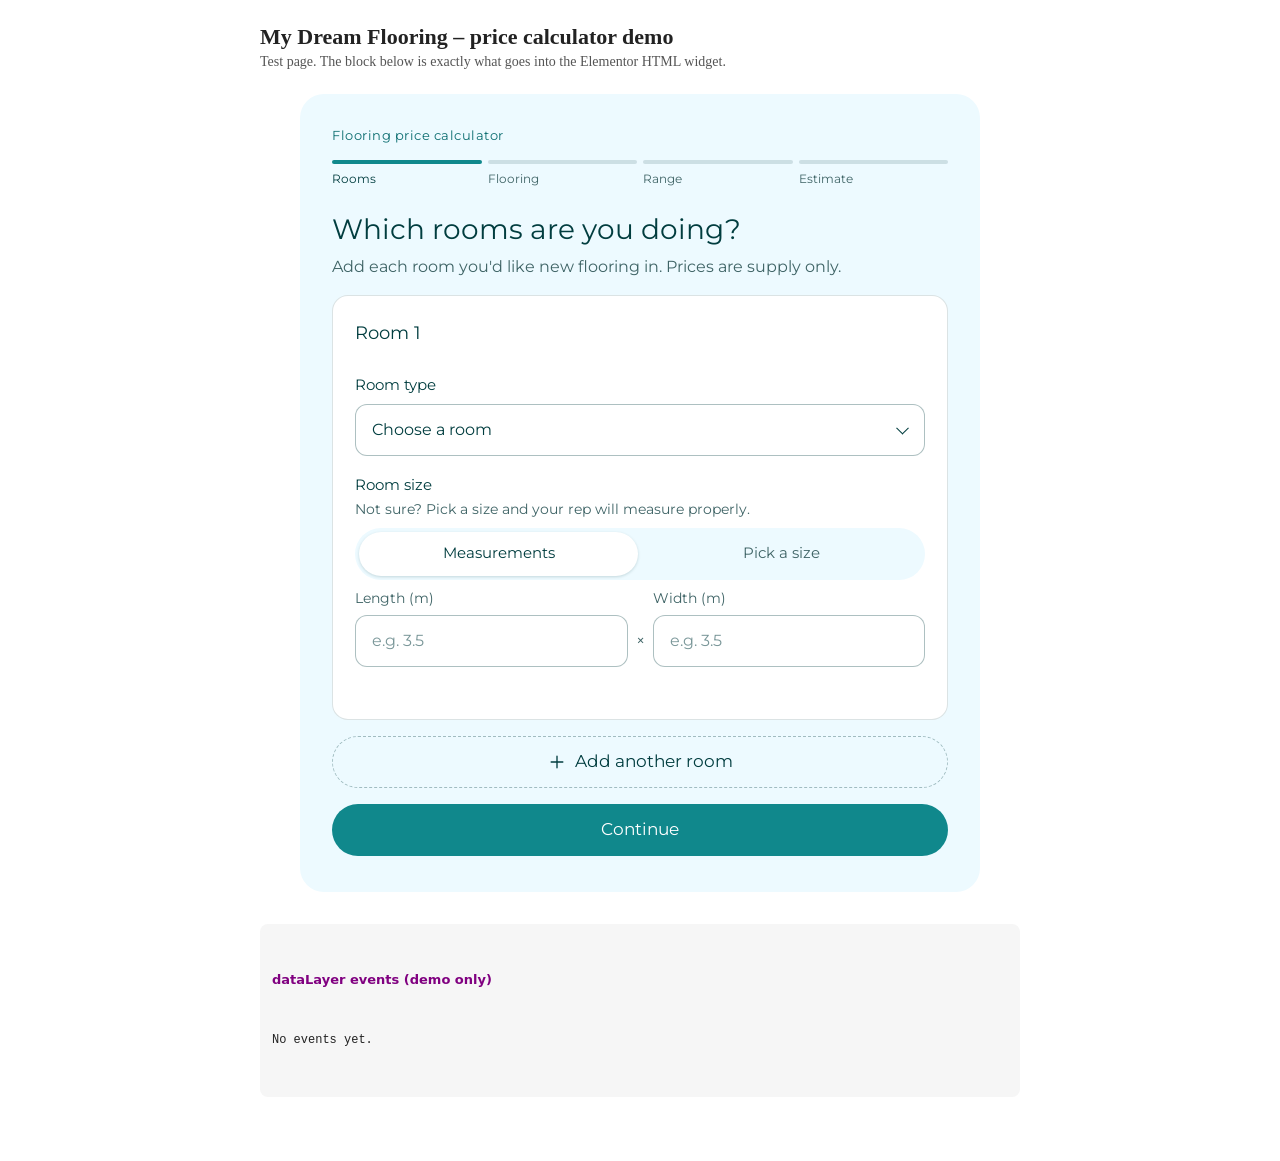
==== index.html @ 967b62ef "Add MDF flooring price calculator (vanilla JS/CSS) with demo page and README Co-Authored-By: Claude " ====
<!doctype html>
<html lang="en-GB">
<head>
  <meta charset="utf-8">
  <meta name="viewport" content="width=device-width, initial-scale=1">
  <title>MDF Price Calculator – demo</title>
  <meta name="robots" content="noindex">
  <style>
    /* Demo page styles only. The calculator does not depend on any of this. */
    body { margin: 0; font-family: Georgia, serif; background: #fff; color: #222; }
    .demo-wrap { padding: 24px 16px 64px; max-width: 760px; margin: 0 auto; }
    .demo-head h1 { font-size: 22px; margin: 0 0 4px; }
    .demo-head p { margin: 0 0 24px; color: #555; font-size: 14px; }
    .demo-log { margin-top: 32px; font: 12px/1.5 ui-monospace, Menlo, Consolas, monospace; background: #f6f6f6; border-radius: 8px; padding: 12px; max-height: 260px; overflow: auto; white-space: pre-wrap; word-break: break-word; }
    .demo-log h2 { font: 600 13px system-ui, sans-serif; margin: 0 0 8px; }

    /* Deliberately aggressive "theme" rules, like a WordPress theme or Elementor
       kit might have. If the calculator's scoping works, none of this shows up
       inside it. */
    button, [type="button"] { background: #c00; color: #ff0; font-weight: 700; text-transform: uppercase; border: 3px solid #000; padding: 20px; }
    input, select { border: 3px dotted red; background: #ffc; font-family: "Comic Sans MS", cursive; }
    h2, h3 { font-weight: 800; color: purple; margin: 2em 0; }
    ul li { list-style: square; margin-left: 2em; }
    a { color: red; font-weight: 700; }
  </style>
</head>
<body>
  <div class="demo-wrap">
    <header class="demo-head">
      <h1>My Dream Flooring – price calculator demo</h1>
      <p>Test page. The block below is exactly what goes into the Elementor HTML widget.</p>
    </header>

    <!-- ===== Elementor HTML widget contents start ===== -->
    <div id="mdf-price-calculator"></div>
    <link rel="stylesheet" href="price-calculator.css">
    <script src="price-calculator.js" defer></script>
    <!-- ===== Elementor HTML widget contents end ===== -->

    <section class="demo-log" aria-label="Tracking log">
      <h2>dataLayer events (demo only)</h2>
      <div id="demo-log-body">No events yet.</div>
    </section>
  </div>

  <script>
    // Demo only: show what the calculator pushes to window.dataLayer.
    // Hotjar (window.hj) is intentionally NOT loaded, to prove it's optional.
    (function () {
      var out = document.getElementById("demo-log-body");
      var first = true;
      window.dataLayer = window.dataLayer || [];
      var push = window.dataLayer.push;
      window.dataLayer.push = function (obj) {
        if (first) { out.textContent = ""; first = false; }
        out.textContent = JSON.stringify(obj) + "\n" + out.textContent;
        return push.apply(window.dataLayer, arguments);
      };
    })();
  </script>
</body>
</html>
---- price-calculator.css ----
/* My Dream Flooring – Price Calculator
 * Everything is scoped under #mdf-price-calculator so theme / Elementor
 * styles can't leak in and these styles can't leak out.
 */

/* ---------- Tokens ---------- */
#mdf-price-calculator {
  --mdfc-bg: #edfaff;
  --mdfc-primary: #10888c;
  --mdfc-primary-dark: #0b6d70;
  --mdfc-dark: #013D3F;
  --mdfc-muted: #3f6466;
  --mdfc-white: #ffffff;
  --mdfc-line: rgba(1, 61, 63, 0.14);
  --mdfc-line-strong: rgba(1, 61, 63, 0.32);
  --mdfc-tint: #e2f4f4;
  --mdfc-error: #b3261e;
  --mdfc-radius: 16px;
  --mdfc-radius-sm: 12px;
  --mdfc-focus: 0 0 0 3px #ffffff, 0 0 0 5px #013D3F;

  display: block;
  width: 100%;
  max-width: 680px;
  margin: 0 auto;
  font-family: "Montserrat", -apple-system, BlinkMacSystemFont, "Segoe UI", Roboto, Helvetica, Arial, sans-serif;
  font-size: 16px;
  font-weight: 400;
  line-height: 1.5;
  color: var(--mdfc-dark);
  text-align: left;
  -webkit-text-size-adjust: 100%;
  -webkit-font-smoothing: antialiased;
}

/* ---------- Reset (inside the container only) ---------- */
#mdf-price-calculator *,
#mdf-price-calculator *::before,
#mdf-price-calculator *::after {
  box-sizing: border-box;
  margin: 0;
  padding: 0;
  border: 0;
  font-family: inherit;
  font-size: inherit;
  font-weight: 400;
  font-style: normal;
  line-height: inherit;
  color: inherit;
  letter-spacing: normal;
  text-transform: none;
  text-decoration: none;
  text-shadow: none;
  box-shadow: none;
  background: none;
  float: none;
  min-height: 0;
  outline: none;
  transition: none;
}
#mdf-price-calculator ul,
#mdf-price-calculator ol { list-style: none; }
#mdf-price-calculator li::before,
#mdf-price-calculator li::marker { content: none; }
#mdf-price-calculator img,
#mdf-price-calculator svg { display: block; max-width: 100%; height: auto; }
#mdf-price-calculator button,
#mdf-price-calculator input,
#mdf-price-calculator select,
#mdf-price-calculator a {
  -webkit-appearance: none;
  appearance: none;
  border-radius: 0;
  cursor: pointer;
  width: auto;
  height: auto;
  min-width: 0;
  max-width: none;
  vertical-align: middle;
}
#mdf-price-calculator input[type="text"] { cursor: text; }
#mdf-price-calculator [hidden] { display: none; }
#mdf-price-calculator strong,
#mdf-price-calculator b,
#mdf-price-calculator h1,
#mdf-price-calculator h2,
#mdf-price-calculator h3 { font-weight: 400; }

/* Visible focus for keyboard users */
#mdf-price-calculator :focus-visible { box-shadow: var(--mdfc-focus); outline: 2px solid transparent; }
#mdf-price-calculator .mdfc-h:focus,
#mdf-price-calculator .mdfc-room-title:focus { box-shadow: none; }

#mdf-price-calculator .mdfc-visually-hidden {
  position: absolute;
  width: 1px;
  height: 1px;
  margin: -1px;
  padding: 0;
  overflow: hidden;
  clip: rect(0 0 0 0);
  clip-path: inset(50%);
  white-space: nowrap;
  border: 0;
}

/* ---------- Shell ---------- */
#mdf-price-calculator .mdfc-app {
  position: relative;
  background: var(--mdfc-bg);
  border-radius: 24px;
  padding: 20px 16px 28px;
  overflow: hidden;
}
#mdf-price-calculator .mdfc-step > * + * { margin-top: 16px; }

#mdf-price-calculator .mdfc-top {
  display: flex;
  flex-direction: column;
  gap: 14px;
  margin-bottom: 24px;
}
#mdf-price-calculator .mdfc-eyebrow {
  font-size: 13px;
  letter-spacing: 0.04em;
  color: var(--mdfc-primary-dark);
}
#mdf-price-calculator .mdfc-back {
  display: inline-flex;
  align-items: center;
  gap: 4px;
  align-self: flex-start;
  min-height: 44px;
  padding: 0 14px 0 6px;
  margin-left: -6px;
  border-radius: 999px;
  color: var(--mdfc-dark);
  font-size: 15px;
}
#mdf-price-calculator .mdfc-back svg { width: 22px; height: 22px; }
#mdf-price-calculator .mdfc-back:hover { background: rgba(16, 136, 140, 0.1); }

/* Progress */
#mdf-price-calculator .mdfc-progress {
  display: grid;
  grid-template-columns: repeat(4, 1fr);
  gap: 6px;
}
#mdf-price-calculator .mdfc-progress-item {
  display: flex;
  flex-direction: column;
  gap: 6px;
  min-width: 0;
}
#mdf-price-calculator .mdfc-progress-bar {
  display: block;
  height: 4px;
  border-radius: 4px;
  background: var(--mdfc-line);
}
#mdf-price-calculator .mdfc-progress-item.is-done .mdfc-progress-bar,
#mdf-price-calculator .mdfc-progress-item.is-current .mdfc-progress-bar { background: var(--mdfc-primary); }
#mdf-price-calculator .mdfc-progress-label {
  font-size: 12px;
  color: var(--mdfc-muted);
  white-space: nowrap;
  overflow: hidden;
  text-overflow: ellipsis;
}
#mdf-price-calculator .mdfc-progress-item.is-current .mdfc-progress-label { color: var(--mdfc-dark); }

/* ---------- Type ---------- */
#mdf-price-calculator .mdfc-h {
  font-size: 24px;
  line-height: 1.25;
  color: var(--mdfc-dark);
}
#mdf-price-calculator .mdfc-step > .mdfc-eyebrow + .mdfc-h { margin-top: 6px; }
#mdf-price-calculator .mdfc-h3 {
  font-size: 18px;
  line-height: 1.3;
  margin-bottom: 8px;
}
#mdf-price-calculator .mdfc-lead { color: var(--mdfc-muted); margin-top: 8px; }
#mdf-price-calculator .mdfc-muted { color: var(--mdfc-muted); font-size: 14px; }

/* ---------- Cards ---------- */
#mdf-price-calculator .mdfc-card {
  background: var(--mdfc-white);
  border: 1px solid var(--mdfc-line);
  border-radius: var(--mdfc-radius);
  padding: 18px 16px;
}
#mdf-price-calculator .mdfc-stack > * + * { margin-top: 14px; }

/* ---------- Buttons & links ---------- */
#mdf-price-calculator .mdfc-btn {
  display: flex;
  align-items: center;
  justify-content: center;
  gap: 8px;
  width: 100%;
  min-height: 52px;
  padding: 12px 20px;
  border-radius: 999px;
  font-size: 17px;
  line-height: 1.2;
  text-align: center;
  border: 1.5px solid transparent;
  transition: background-color 0.15s ease, border-color 0.15s ease, color 0.15s ease;
}
#mdf-price-calculator .mdfc-btn svg { width: 20px; height: 20px; flex: none; }
#mdf-price-calculator .mdfc-btn--primary {
  background: var(--mdfc-primary);
  color: var(--mdfc-white);
}
#mdf-price-calculator .mdfc-btn--primary:hover,
#mdf-price-calculator .mdfc-btn--primary:focus-visible { background: var(--mdfc-primary-dark); color: var(--mdfc-white); }
#mdf-price-calculator .mdfc-btn--big { min-height: 58px; font-size: 18px; }
#mdf-price-calculator .mdfc-btn--outline {
  background: var(--mdfc-white);
  border-color: var(--mdfc-primary);
  color: var(--mdfc-dark);
}
#mdf-price-calculator .mdfc-btn--outline:hover { background: var(--mdfc-tint); }
#mdf-price-calculator .mdfc-btn--ghost {
  background: transparent;
  border: 1.5px dashed var(--mdfc-line-strong);
  color: var(--mdfc-dark);
}
#mdf-price-calculator .mdfc-btn--ghost:hover { background: rgba(255, 255, 255, 0.7); border-color: var(--mdfc-primary); }
#mdf-price-calculator .mdfc-btn--selected {
  background: var(--mdfc-dark);
  color: var(--mdfc-white);
}

#mdf-price-calculator .mdfc-text-btn {
  display: inline-flex;
  align-items: center;
  min-height: 44px;
  padding: 0 4px;
  color: var(--mdfc-dark);
  text-decoration: underline;
  text-decoration-color: var(--mdfc-primary);
  text-underline-offset: 4px;
  text-align: left;
  font-size: 15px;
  border-radius: 6px;
}
#mdf-price-calculator .mdfc-text-btn:hover { color: var(--mdfc-primary-dark); }

#mdf-price-calculator .mdfc-link {
  display: inline-flex;
  align-items: center;
  gap: 4px;
  min-height: 44px;
  color: var(--mdfc-dark);
  text-decoration: underline;
  text-decoration-color: var(--mdfc-primary);
  text-underline-offset: 4px;
  font-size: 15px;
  border-radius: 6px;
}
#mdf-price-calculator .mdfc-link svg { width: 16px; height: 16px; color: var(--mdfc-primary); }
#mdf-price-calculator .mdfc-link:hover { color: var(--mdfc-primary-dark); }

/* ---------- Rooms step ---------- */
#mdf-price-calculator .mdfc-room > * + * { margin-top: 18px; }
#mdf-price-calculator .mdfc-room.has-error { border-color: var(--mdfc-error); }
#mdf-price-calculator .mdfc-room-head {
  display: flex;
  align-items: center;
  justify-content: space-between;
  gap: 12px;
  min-height: 44px;
  margin-top: -6px;
}
#mdf-price-calculator .mdfc-room-title { font-size: 18px; color: var(--mdfc-dark); }
#mdf-price-calculator .mdfc-field > * + * { margin-top: 8px; }
#mdf-price-calculator .mdfc-label { display: block; font-size: 15px; color: var(--mdfc-dark); }
#mdf-price-calculator .mdfc-label--small { font-size: 14px; color: var(--mdfc-muted); }
#mdf-price-calculator .mdfc-help { font-size: 14px; color: var(--mdfc-muted); margin-top: 2px; }

#mdf-price-calculator .mdfc-select-wrap { position: relative; }
#mdf-price-calculator .mdfc-select-wrap::after {
  content: "";
  position: absolute;
  right: 18px;
  top: 50%;
  width: 9px;
  height: 9px;
  border-right: 1.5px solid var(--mdfc-dark);
  border-bottom: 1.5px solid var(--mdfc-dark);
  transform: translateY(-70%) rotate(45deg);
  pointer-events: none;
}
#mdf-price-calculator .mdfc-select,
#mdf-price-calculator .mdfc-input {
  display: block;
  width: 100%;
  min-height: 52px;
  padding: 12px 16px;
  font-size: 16px; /* 16px stops iOS zooming in */
  color: var(--mdfc-dark);
  background: var(--mdfc-white);
  border: 1.5px solid var(--mdfc-line-strong);
  border-radius: var(--mdfc-radius-sm);
}
#mdf-price-calculator .mdfc-select { padding-right: 44px; }
#mdf-price-calculator .mdfc-select:hover,
#mdf-price-calculator .mdfc-input:hover { border-color: var(--mdfc-primary); }
#mdf-price-calculator .mdfc-select:focus,
#mdf-price-calculator .mdfc-input:focus { border-color: var(--mdfc-primary); box-shadow: 0 0 0 3px rgba(16, 136, 140, 0.3); }
#mdf-price-calculator .mdfc-input::placeholder { color: #7a9799; opacity: 1; }
#mdf-price-calculator [aria-invalid="true"] { border-color: var(--mdfc-error); }

/* Segmented control (method + payment toggles) */
#mdf-price-calculator .mdfc-seg {
  display: grid;
  grid-template-columns: 1fr 1fr;
  gap: 4px;
  padding: 4px;
  background: var(--mdfc-bg);
  border-radius: 999px;
}
#mdf-price-calculator .mdfc-seg-opt {
  position: relative;
  display: flex;
  align-items: center;
  justify-content: center;
  min-height: 44px;
  padding: 6px 10px;
  border-radius: 999px;
  font-size: 15px;
  text-align: center;
  color: var(--mdfc-muted);
  cursor: pointer;
}
#mdf-price-calculator .mdfc-seg-opt.is-selected {
  background: var(--mdfc-white);
  color: var(--mdfc-dark);
  box-shadow: 0 1px 3px rgba(1, 61, 63, 0.18);
}
#mdf-price-calculator .mdfc-seg-opt:has(input:focus-visible) { box-shadow: var(--mdfc-focus); }

#mdf-price-calculator .mdfc-dims {
  display: grid;
  grid-template-columns: 1fr auto 1fr;
  align-items: end;
  gap: 8px;
}
#mdf-price-calculator .mdfc-dim > * + * { margin-top: 6px; }
#mdf-price-calculator .mdfc-times { padding-bottom: 14px; color: var(--mdfc-muted); }
#mdf-price-calculator .mdfc-area { font-size: 15px; color: var(--mdfc-primary-dark); min-height: 22px; }

#mdf-price-calculator .mdfc-presets {
  display: grid;
  grid-template-columns: repeat(3, 1fr);
  gap: 8px;
}
#mdf-price-calculator .mdfc-preset {
  position: relative;
  display: flex;
  flex-direction: column;
  align-items: center;
  justify-content: center;
  gap: 2px;
  min-height: 72px;
  padding: 10px 6px;
  border: 1.5px solid var(--mdfc-line-strong);
  border-radius: var(--mdfc-radius-sm);
  background: var(--mdfc-white);
  cursor: pointer;
  text-align: center;
}
#mdf-price-calculator .mdfc-preset:hover { border-color: var(--mdfc-primary); }
#mdf-price-calculator .mdfc-preset.is-selected {
  border-color: var(--mdfc-primary);
  background: var(--mdfc-tint);
  box-shadow: inset 0 0 0 1px var(--mdfc-primary);
}
#mdf-price-calculator .mdfc-preset:has(input:focus-visible) { box-shadow: var(--mdfc-focus); }
#mdf-price-calculator .mdfc-preset-name { font-size: 16px; color: var(--mdfc-dark); }
#mdf-price-calculator .mdfc-preset-m2 { font-size: 13px; color: var(--mdfc-muted); }

#mdf-price-calculator .mdfc-error {
  font-size: 14px;
  color: var(--mdfc-error);
}

/* ---------- Product step ---------- */
#mdf-price-calculator .mdfc-products { display: grid; gap: 12px; }
#mdf-price-calculator .mdfc-product {
  position: relative;
  display: flex;
  align-items: center;
  gap: 16px;
  width: 100%;
  min-height: 88px;
  padding: 16px 18px;
  background: var(--mdfc-white);
  border: 1.5px solid var(--mdfc-line);
  border-radius: var(--mdfc-radius);
  text-align: left;
  color: var(--mdfc-dark);
  transition: border-color 0.15s ease, transform 0.15s ease;
}
#mdf-price-calculator .mdfc-product:hover { border-color: var(--mdfc-primary); }
#mdf-price-calculator .mdfc-product:active { transform: scale(0.99); }
#mdf-price-calculator .mdfc-product.is-selected {
  border-color: var(--mdfc-primary);
  box-shadow: inset 0 0 0 1px var(--mdfc-primary);
}
#mdf-price-calculator .mdfc-product.is-selected:focus-visible { box-shadow: var(--mdfc-focus); }
#mdf-price-calculator .mdfc-product-icon {
  flex: none;
  display: flex;
  align-items: center;
  justify-content: center;
  width: 56px;
  height: 56px;
  border-radius: 14px;
  background: var(--mdfc-bg);
  color: var(--mdfc-primary);
}
#mdf-price-calculator .mdfc-product-icon svg { width: 36px; height: 36px; }
#mdf-price-calculator .mdfc-product-text { display: flex; flex-direction: column; gap: 2px; min-width: 0; }
#mdf-price-calculator .mdfc-product-name { font-size: 20px; line-height: 1.2; }
#mdf-price-calculator .mdfc-product-from { font-size: 14px; color: var(--mdfc-muted); }
#mdf-price-calculator .mdfc-tick {
  margin-left: auto;
  flex: none;
  display: flex;
  align-items: center;
  justify-content: center;
  width: 28px;
  height: 28px;
  border-radius: 50%;
  background: var(--mdfc-primary);
  color: var(--mdfc-white);
}
#mdf-price-calculator .mdfc-tick svg { width: 18px; height: 18px; }

/* ---------- Range step ---------- */
#mdf-price-calculator .mdfc-note {
  display: flex;
  align-items: flex-start;
  gap: 8px;
  padding: 12px 14px;
  border-radius: var(--mdfc-radius-sm);
  background: var(--mdfc-white);
  border: 1px solid var(--mdfc-line);
  font-size: 15px;
}
#mdf-price-calculator .mdfc-note svg { flex: none; width: 20px; height: 20px; margin-top: 1px; color: var(--mdfc-primary); }

#mdf-price-calculator .mdfc-ranges { display: grid; gap: 12px; }
#mdf-price-calculator .mdfc-range { display: flex; flex-direction: column; gap: 14px; padding: 14px; }
#mdf-price-calculator .mdfc-range.is-selected { border-color: var(--mdfc-primary); box-shadow: inset 0 0 0 1px var(--mdfc-primary); }
#mdf-price-calculator .mdfc-range-main { display: flex; gap: 14px; align-items: flex-start; }
#mdf-price-calculator .mdfc-swatch {
  flex: none;
  position: relative;
  width: 104px;
  aspect-ratio: 1 / 1;
  border-radius: var(--mdfc-radius-sm);
  overflow: hidden;
  background: var(--mdfc-bg);
}
#mdf-price-calculator .mdfc-swatch img { width: 100%; height: 100%; object-fit: cover; }
#mdf-price-calculator .mdfc-swatch--zoom { cursor: zoom-in; }
#mdf-price-calculator .mdfc-swatch--zoom::after {
  content: "";
  position: absolute;
  right: 6px;
  bottom: 6px;
  width: 24px;
  height: 24px;
  border-radius: 50%;
  background: rgba(255, 255, 255, 0.92) url("data:image/svg+xml,%3Csvg xmlns='http://www.w3.org/2000/svg' viewBox='0 0 24 24'%3E%3Cg fill='none' stroke='%23013D3F' stroke-width='1.8' stroke-linecap='round'%3E%3Ccircle cx='10.5' cy='10.5' r='5.5'/%3E%3Cpath d='M15 15l4 4M10.5 8v5M8 10.5h5'/%3E%3C/g%3E%3C/svg%3E") center / 16px no-repeat;
}
#mdf-price-calculator .mdfc-swatch--empty {
  display: flex;
  align-items: center;
  justify-content: center;
  color: rgba(1, 61, 63, 0.35);
  background:
    repeating-linear-gradient(45deg, rgba(16, 136, 140, 0.06) 0 8px, transparent 8px 16px),
    var(--mdfc-bg);
}
#mdf-price-calculator .mdfc-swatch--empty svg { width: 40px; height: 40px; }
#mdf-price-calculator .mdfc-range-body { display: flex; flex-direction: column; gap: 2px; min-width: 0; }
#mdf-price-calculator .mdfc-range-name { font-size: 19px; line-height: 1.25; color: var(--mdfc-dark); }
#mdf-price-calculator .mdfc-range-tagline { font-size: 14px; color: var(--mdfc-muted); }
#mdf-price-calculator .mdfc-range-price { font-size: 14px; color: var(--mdfc-muted); margin-top: 4px; }
#mdf-price-calculator .mdfc-price { font-size: 20px; color: var(--mdfc-primary-dark); }
#mdf-price-calculator .mdfc-range .mdfc-link { min-height: 40px; margin-bottom: -8px; }
#mdf-price-calculator .mdfc-range .mdfc-btn { min-height: 48px; font-size: 16px; }
#mdf-price-calculator .mdfc-browse { text-align: center; }
#mdf-price-calculator .mdfc-skip { display: flex; margin: 8px auto 0; text-align: center; justify-content: center; }

/* ---------- Results ---------- */
#mdf-price-calculator .mdfc-hero { text-align: center; padding: 24px 18px; }
#mdf-price-calculator .mdfc-hero > * + * { margin-top: 10px; }
#mdf-price-calculator .mdfc-hero-label { font-size: 14px; color: var(--mdfc-muted); }
#mdf-price-calculator .mdfc-hero-figure {
  font-size: 30px;
  line-height: 1.2;
  color: var(--mdfc-dark);
  margin-top: 4px;
}
#mdf-price-calculator .mdfc-nowrap { white-space: nowrap; }
#mdf-price-calculator .mdfc-from { font-size: 18px; color: var(--mdfc-muted); }
#mdf-price-calculator .mdfc-notice,
#mdf-price-calculator .mdfc-fitting {
  display: flex;
  align-items: flex-start;
  justify-content: center;
  gap: 8px;
  text-align: left;
  font-size: 15px;
  padding: 10px 12px;
  border-radius: var(--mdfc-radius-sm);
}
#mdf-price-calculator .mdfc-notice { background: #fff5e6; color: #6b3d00; }
#mdf-price-calculator .mdfc-fitting { background: var(--mdfc-bg); color: var(--mdfc-dark); }
#mdf-price-calculator .mdfc-notice svg,
#mdf-price-calculator .mdfc-fitting svg { flex: none; width: 20px; height: 20px; margin-top: 1px; }
#mdf-price-calculator .mdfc-fitting svg { color: var(--mdfc-primary); }

#mdf-price-calculator .mdfc-pay { text-align: center; }
#mdf-price-calculator .mdfc-pay > * + * { margin-top: 12px; }
#mdf-price-calculator .mdfc-seg--pay { max-width: 320px; margin-left: auto; margin-right: auto; }
#mdf-price-calculator .mdfc-pay-figure { font-size: 16px; color: var(--mdfc-muted); }
#mdf-price-calculator .mdfc-pay-amount { font-size: 34px; line-height: 1.1; color: var(--mdfc-primary-dark); }

#mdf-price-calculator .mdfc-lines > li + li { border-top: 1px solid var(--mdfc-line); }
#mdf-price-calculator .mdfc-line {
  display: flex;
  justify-content: space-between;
  align-items: flex-start;
  gap: 12px;
  padding: 12px 0;
}
#mdf-price-calculator .mdfc-line-main { display: flex; flex-direction: column; min-width: 0; }
#mdf-price-calculator .mdfc-line-title { font-size: 16px; }
#mdf-price-calculator .mdfc-line-meta { font-size: 14px; color: var(--mdfc-muted); }
#mdf-price-calculator .mdfc-line-amount { flex: none; font-size: 15px; text-align: right; max-width: 48%; }
#mdf-price-calculator .mdfc-smallprint { font-size: 13px; color: var(--mdfc-muted); text-align: center; padding: 0 8px; }
#mdf-price-calculator .mdfc-actions { display: grid; grid-template-columns: 1fr 1fr; gap: 10px; }
#mdf-price-calculator .mdfc-actions .mdfc-btn { min-height: 48px; font-size: 15px; padding: 10px 12px; }

/* ---------- Lightbox (stays inside the container) ---------- */
#mdf-price-calculator .mdfc-lightbox {
  position: fixed;
  inset: 0;
  z-index: 2147483000;
  display: flex;
  align-items: center;
  justify-content: center;
  padding: 24px 16px;
  background: rgba(1, 61, 63, 0.82);
}
#mdf-price-calculator .mdfc-lightbox-inner {
  position: relative;
  width: 100%;
  max-width: 560px;
}
#mdf-price-calculator .mdfc-lightbox-inner img {
  width: 100%;
  max-height: 80vh;
  object-fit: contain;
  border-radius: var(--mdfc-radius);
  background: var(--mdfc-white);
}
#mdf-price-calculator .mdfc-lightbox-close {
  position: absolute;
  top: -8px;
  right: -4px;
  transform: translateY(-100%);
  display: flex;
  align-items: center;
  justify-content: center;
  width: 48px;
  height: 48px;
  border-radius: 50%;
  background: var(--mdfc-white);
  color: var(--mdfc-dark);
}
#mdf-price-calculator .mdfc-lightbox-close svg { width: 22px; height: 22px; }

/* ---------- Larger screens ---------- */
@media (min-width: 560px) {
  #mdf-price-calculator .mdfc-app { padding: 32px 32px 36px; }
  #mdf-price-calculator .mdfc-h { font-size: 28px; }
  #mdf-price-calculator .mdfc-card { padding: 22px 22px; }
  #mdf-price-calculator .mdfc-ranges { grid-template-columns: 1fr 1fr; }
  #mdf-price-calculator .mdfc-range-main { flex-direction: column; }
  #mdf-price-calculator .mdfc-range .mdfc-swatch { width: 100%; }
  #mdf-price-calculator .mdfc-range { justify-content: space-between; }
  #mdf-price-calculator .mdfc-hero-figure { font-size: 42px; }
}

@media (prefers-reduced-motion: reduce) {
  #mdf-price-calculator * { transition: none; scroll-behavior: auto; }
}
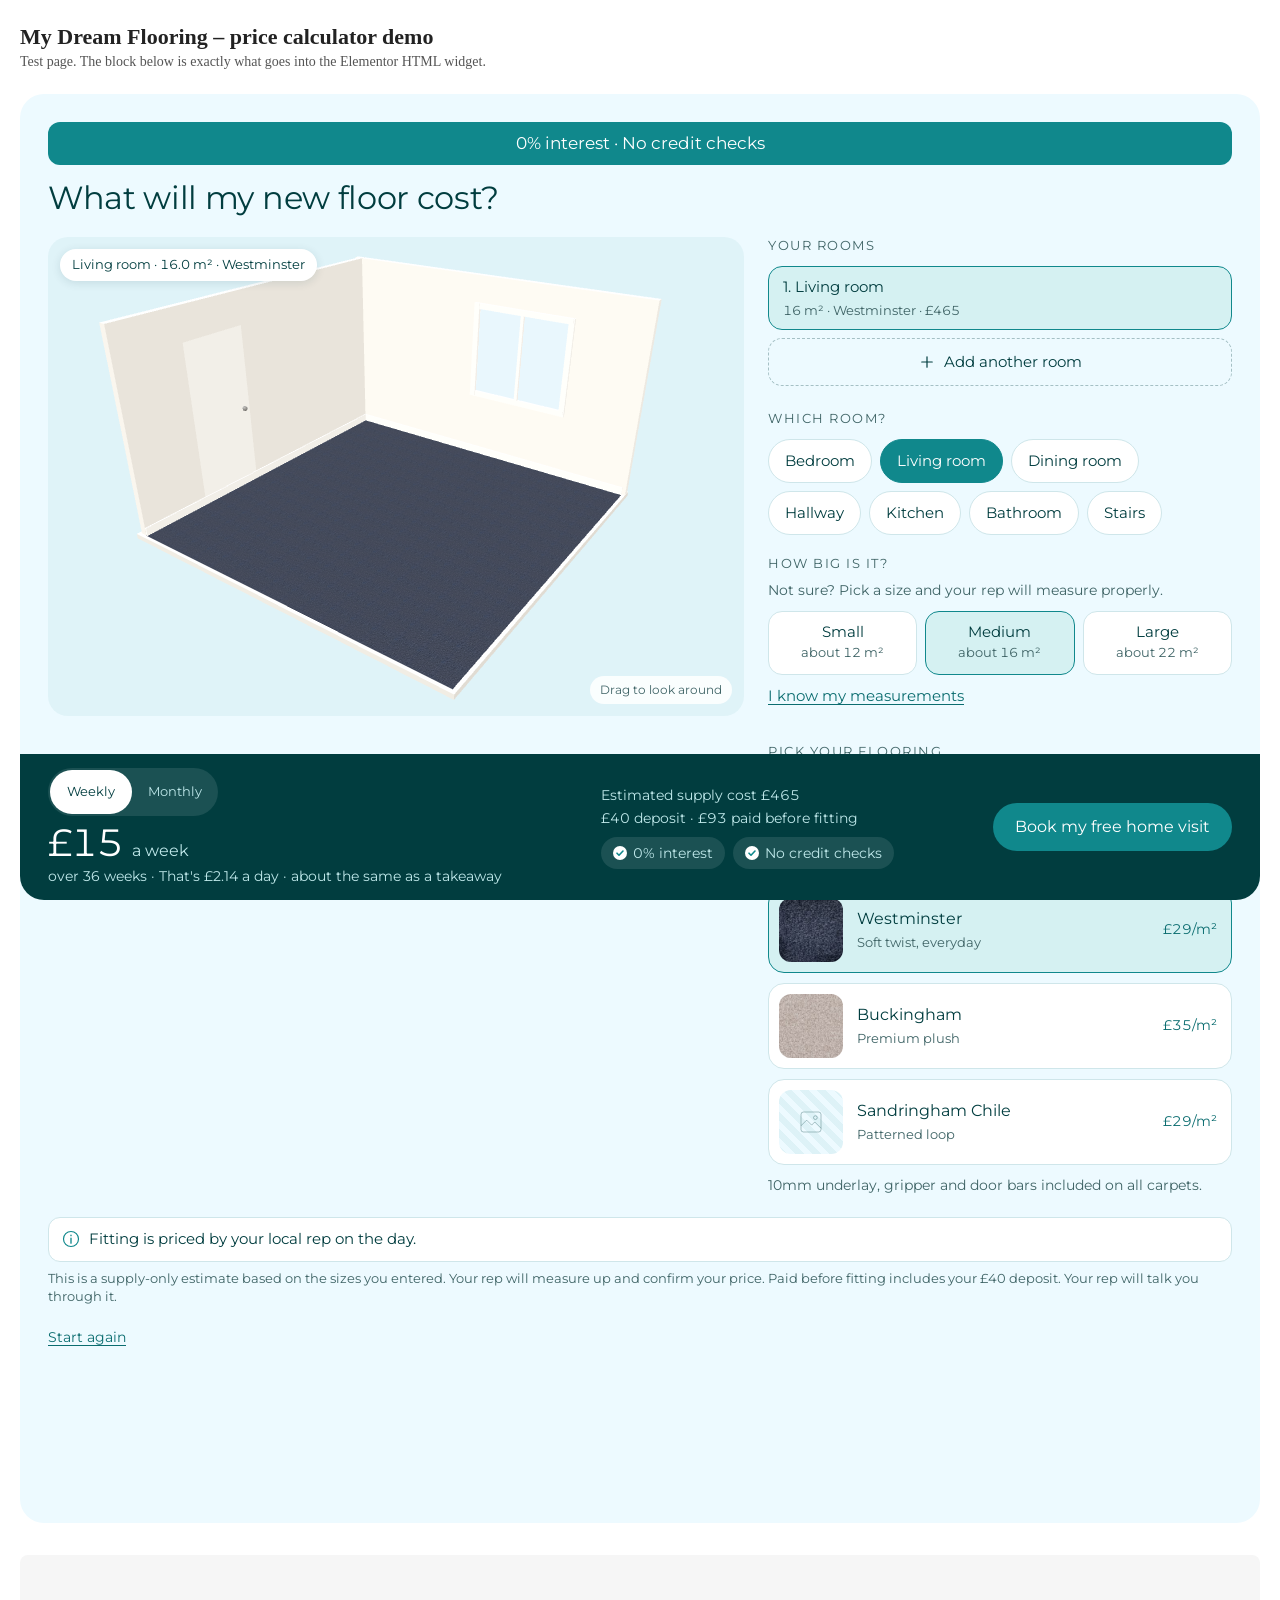
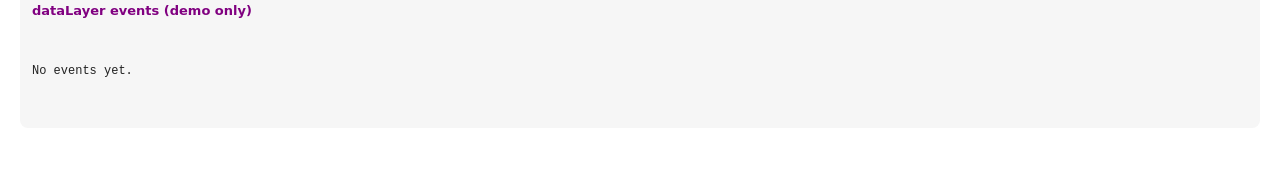
==== commit e15a6d8a: "Rebuild calculator around the approved 3D prototype - Single-screen configurator: 3D room preview (t" ====
--- a/index.html
+++ b/index.html
@@ -8,7 +8,7 @@
   <style>
     /* Demo page styles only. The calculator does not depend on any of this. */
     body { margin: 0; font-family: Georgia, serif; background: #fff; color: #222; }
-    .demo-wrap { padding: 24px 16px 64px; max-width: 760px; margin: 0 auto; }
+    .demo-wrap { padding: 24px 16px 64px; max-width: 1240px; margin: 0 auto; }
     .demo-head h1 { font-size: 22px; margin: 0 0 4px; }
     .demo-head p { margin: 0 0 24px; color: #555; font-size: 14px; }
     .demo-log { margin-top: 32px; font: 12px/1.5 ui-monospace, Menlo, Consolas, monospace; background: #f6f6f6; border-radius: 8px; padding: 12px; max-height: 260px; overflow: auto; white-space: pre-wrap; word-break: break-word; }
--- a/price-calculator.css
+++ b/price-calculator.css
@@ -1,4 +1,4 @@
-/* My Dream Flooring – Price Calculator
+/* My Dream Flooring – Price Calculator (3D room preview)
  * Everything is scoped under #mdf-price-calculator so theme / Elementor
  * styles can't leak in and these styles can't leak out.
  */
@@ -6,28 +6,25 @@
 /* ---------- Tokens ---------- */
 #mdf-price-calculator {
   --mdfc-bg: #edfaff;
-  --mdfc-primary: #10888c;
-  --mdfc-primary-dark: #0b6d70;
-  --mdfc-dark: #013D3F;
-  --mdfc-muted: #3f6466;
-  --mdfc-white: #ffffff;
-  --mdfc-line: rgba(1, 61, 63, 0.14);
-  --mdfc-line-strong: rgba(1, 61, 63, 0.32);
-  --mdfc-tint: #e2f4f4;
-  --mdfc-error: #b3261e;
-  --mdfc-radius: 16px;
-  --mdfc-radius-sm: 12px;
-  --mdfc-focus: 0 0 0 3px #ffffff, 0 0 0 5px #013D3F;
+  --mdfc-surface: #ffffff;
+  --mdfc-ink: #013D3F;
+  --mdfc-ink-soft: #3f6466;
+  --mdfc-teal: #10888c;
+  --mdfc-teal-dark: #0b6d70;
+  --mdfc-teal-soft: #d5f1f2;
+  --mdfc-line: #cfe6ea;
+  --mdfc-stage: #dff3f8;
+  --mdfc-bar: #013D3F;
+  --mdfc-bar-soft: #bfe8ea;
+  --mdfc-focus: 0 0 0 2px #ffffff, 0 0 0 4px #10888c;
 
   display: block;
   width: 100%;
-  max-width: 680px;
-  margin: 0 auto;
-  font-family: "Montserrat", -apple-system, BlinkMacSystemFont, "Segoe UI", Roboto, Helvetica, Arial, sans-serif;
+  font-family: "Montserrat", "Helvetica Neue", Arial, sans-serif;
   font-size: 16px;
   font-weight: 400;
   line-height: 1.5;
-  color: var(--mdfc-dark);
+  color: var(--mdfc-ink);
   text-align: left;
   -webkit-text-size-adjust: 100%;
   -webkit-font-smoothing: antialiased;
@@ -66,7 +63,6 @@
 #mdf-price-calculator svg { display: block; max-width: 100%; height: auto; }
 #mdf-price-calculator button,
 #mdf-price-calculator input,
-#mdf-price-calculator select,
 #mdf-price-calculator a {
   -webkit-appearance: none;
   appearance: none;
@@ -78,30 +74,16 @@
   max-width: none;
   vertical-align: middle;
 }
-#mdf-price-calculator input[type="text"] { cursor: text; }
-#mdf-price-calculator [hidden] { display: none; }
-#mdf-price-calculator strong,
-#mdf-price-calculator b,
+#mdf-price-calculator [hidden] { display: none !important; }
 #mdf-price-calculator h1,
 #mdf-price-calculator h2,
-#mdf-price-calculator h3 { font-weight: 400; }
-
-/* Visible focus for keyboard users */
+#mdf-price-calculator h3,
+#mdf-price-calculator strong,
+#mdf-price-calculator b { font-weight: 400; }
 #mdf-price-calculator :focus-visible { box-shadow: var(--mdfc-focus); outline: 2px solid transparent; }
-#mdf-price-calculator .mdfc-h:focus,
-#mdf-price-calculator .mdfc-room-title:focus { box-shadow: none; }
-
 #mdf-price-calculator .mdfc-visually-hidden {
-  position: absolute;
-  width: 1px;
-  height: 1px;
-  margin: -1px;
-  padding: 0;
-  overflow: hidden;
-  clip: rect(0 0 0 0);
-  clip-path: inset(50%);
-  white-space: nowrap;
-  border: 0;
+  position: absolute; width: 1px; height: 1px; margin: -1px; padding: 0; overflow: hidden;
+  clip: rect(0 0 0 0); clip-path: inset(50%); white-space: nowrap; border: 0;
 }
 
 /* ---------- Shell ---------- */
@@ -109,497 +91,289 @@
   position: relative;
   background: var(--mdfc-bg);
   border-radius: 24px;
-  padding: 20px 16px 28px;
+  padding: 16px 16px 0;
+}
+#mdf-price-calculator .mdfc-finance-slim {
+  margin: 0 0 14px;
+  padding: 10px 14px;
+  background: var(--mdfc-teal);
+  color: #ffffff;
+  border-radius: 12px;
+  font-size: 17px;
+  line-height: 1.35;
+  text-align: center;
+}
+#mdf-price-calculator .mdfc-title {
+  font-size: 24px;
+  line-height: 1.2;
+  letter-spacing: -0.01em;
+  margin: 4px 0 16px;
+}
+#mdf-price-calculator .mdfc-main { display: grid; grid-template-columns: minmax(0, 1fr); gap: 20px; align-items: start; }
+#mdf-price-calculator .mdfc-app.is-wide { padding: 28px 28px 0; }
+#mdf-price-calculator .mdfc-app.is-wide .mdfc-title { font-size: 32px; margin-bottom: 20px; }
+#mdf-price-calculator .mdfc-app.is-wide .mdfc-main { grid-template-columns: minmax(0, 1.5fr) minmax(0, 1fr); gap: 24px; }
+#mdf-price-calculator .mdfc-app.is-wide .mdfc-stage-col { position: sticky; top: 16px; }
+
+/* ---------- 3D stage ---------- */
+#mdf-price-calculator .mdfc-stage {
+  position: relative;
+  background: var(--mdfc-stage);
+  border-radius: 20px;
   overflow: hidden;
-}
-#mdf-price-calculator .mdfc-step > * + * { margin-top: 16px; }
-
-#mdf-price-calculator .mdfc-top {
-  display: flex;
-  flex-direction: column;
-  gap: 14px;
-  margin-bottom: 24px;
-}
-#mdf-price-calculator .mdfc-eyebrow {
-  font-size: 13px;
-  letter-spacing: 0.04em;
-  color: var(--mdfc-primary-dark);
-}
-#mdf-price-calculator .mdfc-back {
-  display: inline-flex;
-  align-items: center;
-  gap: 4px;
-  align-self: flex-start;
-  min-height: 44px;
-  padding: 0 14px 0 6px;
-  margin-left: -6px;
-  border-radius: 999px;
-  color: var(--mdfc-dark);
-  font-size: 15px;
-}
-#mdf-price-calculator .mdfc-back svg { width: 22px; height: 22px; }
-#mdf-price-calculator .mdfc-back:hover { background: rgba(16, 136, 140, 0.1); }
-
-/* Progress */
-#mdf-price-calculator .mdfc-progress {
-  display: grid;
-  grid-template-columns: repeat(4, 1fr);
-  gap: 6px;
-}
-#mdf-price-calculator .mdfc-progress-item {
-  display: flex;
-  flex-direction: column;
-  gap: 6px;
-  min-width: 0;
-}
-#mdf-price-calculator .mdfc-progress-bar {
-  display: block;
-  height: 4px;
-  border-radius: 4px;
-  background: var(--mdfc-line);
-}
-#mdf-price-calculator .mdfc-progress-item.is-done .mdfc-progress-bar,
-#mdf-price-calculator .mdfc-progress-item.is-current .mdfc-progress-bar { background: var(--mdfc-primary); }
-#mdf-price-calculator .mdfc-progress-label {
-  font-size: 12px;
-  color: var(--mdfc-muted);
-  white-space: nowrap;
-  overflow: hidden;
-  text-overflow: ellipsis;
-}
-#mdf-price-calculator .mdfc-progress-item.is-current .mdfc-progress-label { color: var(--mdfc-dark); }
-
-/* ---------- Type ---------- */
+  aspect-ratio: 16 / 11;
+  touch-action: pan-y;
+  cursor: grab;
+  -webkit-user-select: none;
+  user-select: none;
+}
+#mdf-price-calculator .mdfc-stage:active { cursor: grabbing; }
+#mdf-price-calculator .mdfc-stage.is-fallback { cursor: default; }
+#mdf-price-calculator .mdfc-canvas { display: block; width: 100%; height: 100%; }
+#mdf-price-calculator .mdfc-app:not(.is-wide) .mdfc-stage { aspect-ratio: 4 / 3; }
+#mdf-price-calculator .mdfc-stage-label {
+  position: absolute; left: 12px; top: 12px; right: 12px; width: max-content; max-width: calc(100% - 24px);
+  background: var(--mdfc-surface); color: var(--mdfc-ink);
+  padding: 7px 12px; border-radius: 999px; font-size: 13px; line-height: 1.35;
+  font-variant-numeric: tabular-nums; box-shadow: 0 2px 10px rgba(1, 61, 63, 0.12);
+}
+#mdf-price-calculator .mdfc-stage-hint,
+#mdf-price-calculator .mdfc-stage-note {
+  position: absolute; bottom: 12px; font-size: 12px; color: var(--mdfc-ink-soft);
+  background: rgba(255, 255, 255, 0.85); padding: 5px 10px; border-radius: 999px;
+}
+#mdf-price-calculator .mdfc-stage-hint { right: 12px; }
+#mdf-price-calculator .mdfc-stage-note { left: 12px; }
+#mdf-price-calculator .mdfc-stage-fallback {
+  position: absolute; inset: 0; display: grid; place-items: center; align-content: center; gap: 14px;
+  padding: 56px 24px 24px; text-align: center; color: var(--mdfc-ink-soft); font-size: 14px;
+}
+#mdf-price-calculator .mdfc-stage-fallback[hidden] { display: none; }
+#mdf-price-calculator .mdfc-stage-swatch {
+  width: 112px; height: 112px; border-radius: 16px; background-size: cover; background-position: center;
+  box-shadow: 0 2px 12px rgba(1, 61, 63, 0.15);
+}
+
+/* ---------- Panel ---------- */
+#mdf-price-calculator .mdfc-panel { display: grid; gap: 24px; min-width: 0; }
 #mdf-price-calculator .mdfc-h {
-  font-size: 24px;
-  line-height: 1.25;
-  color: var(--mdfc-dark);
-}
-#mdf-price-calculator .mdfc-step > .mdfc-eyebrow + .mdfc-h { margin-top: 6px; }
-#mdf-price-calculator .mdfc-h3 {
-  font-size: 18px;
-  line-height: 1.3;
-  margin-bottom: 8px;
-}
-#mdf-price-calculator .mdfc-lead { color: var(--mdfc-muted); margin-top: 8px; }
-#mdf-price-calculator .mdfc-muted { color: var(--mdfc-muted); font-size: 14px; }
-
-/* ---------- Cards ---------- */
-#mdf-price-calculator .mdfc-card {
-  background: var(--mdfc-white);
-  border: 1px solid var(--mdfc-line);
-  border-radius: var(--mdfc-radius);
-  padding: 18px 16px;
-}
-#mdf-price-calculator .mdfc-stack > * + * { margin-top: 14px; }
-
-/* ---------- Buttons & links ---------- */
+  font-size: 12.5px; letter-spacing: 0.12em; text-transform: uppercase; color: var(--mdfc-ink-soft); margin: 0 0 10px;
+}
+#mdf-price-calculator .mdfc-h--gap { margin-top: 20px; }
+#mdf-price-calculator .mdfc-help { font-size: 14px; color: var(--mdfc-ink-soft); margin: -4px 0 10px; }
+
+/* Rooms list */
+#mdf-price-calculator .mdfc-roomtabs { display: grid; gap: 8px; }
+#mdf-price-calculator .mdfc-roomtab { display: flex; align-items: stretch; gap: 6px; }
+#mdf-price-calculator .mdfc-roomtab-btn {
+  flex: 1; display: grid; gap: 2px; text-align: left; min-height: 56px; padding: 9px 14px;
+  background: var(--mdfc-surface); border: 1.5px solid var(--mdfc-line); border-radius: 14px; color: var(--mdfc-ink);
+}
+#mdf-price-calculator .mdfc-roomtab-btn:hover { border-color: var(--mdfc-teal); }
+#mdf-price-calculator .mdfc-roomtab.is-on .mdfc-roomtab-btn { border-color: var(--mdfc-teal); background: var(--mdfc-teal-soft); }
+#mdf-price-calculator .mdfc-roomtab-name { font-size: 15px; }
+#mdf-price-calculator .mdfc-roomtab-meta { font-size: 13px; color: var(--mdfc-ink-soft); font-variant-numeric: tabular-nums; }
+#mdf-price-calculator .mdfc-roomtab-x {
+  flex: none; display: flex; align-items: center; justify-content: center; width: 44px; min-height: 44px;
+  border-radius: 14px; color: var(--mdfc-ink-soft); background: var(--mdfc-surface); border: 1.5px solid var(--mdfc-line);
+}
+#mdf-price-calculator .mdfc-roomtab-x:hover { color: var(--mdfc-ink); border-color: var(--mdfc-teal); }
+#mdf-price-calculator .mdfc-roomtab-x svg { width: 18px; height: 18px; }
+#mdf-price-calculator .mdfc-addroom {
+  display: flex; align-items: center; justify-content: center; gap: 8px; width: 100%; min-height: 48px; margin-top: 8px;
+  border: 1.5px dashed rgba(1, 61, 63, 0.3); border-radius: 14px; color: var(--mdfc-ink); font-size: 15px;
+}
+#mdf-price-calculator .mdfc-addroom:hover { border-color: var(--mdfc-teal); background: rgba(255, 255, 255, 0.6); }
+#mdf-price-calculator .mdfc-addroom svg,
+#mdf-price-calculator .mdfc-btn svg { width: 18px; height: 18px; flex: none; }
+#mdf-price-calculator .mdfc-minorder {
+  margin-top: 10px; padding: 12px 14px; border-radius: 14px; background: #fff5e6; color: #6b3d00; display: grid; gap: 10px;
+}
+#mdf-price-calculator .mdfc-minorder p { display: flex; gap: 8px; font-size: 14px; }
+#mdf-price-calculator .mdfc-minorder p svg { flex: none; width: 18px; height: 18px; margin-top: 2px; }
 #mdf-price-calculator .mdfc-btn {
-  display: flex;
-  align-items: center;
-  justify-content: center;
-  gap: 8px;
-  width: 100%;
-  min-height: 52px;
-  padding: 12px 20px;
-  border-radius: 999px;
-  font-size: 17px;
-  line-height: 1.2;
-  text-align: center;
-  border: 1.5px solid transparent;
-  transition: background-color 0.15s ease, border-color 0.15s ease, color 0.15s ease;
-}
-#mdf-price-calculator .mdfc-btn svg { width: 20px; height: 20px; flex: none; }
-#mdf-price-calculator .mdfc-btn--primary {
-  background: var(--mdfc-primary);
-  color: var(--mdfc-white);
-}
-#mdf-price-calculator .mdfc-btn--primary:hover,
-#mdf-price-calculator .mdfc-btn--primary:focus-visible { background: var(--mdfc-primary-dark); color: var(--mdfc-white); }
-#mdf-price-calculator .mdfc-btn--big { min-height: 58px; font-size: 18px; }
-#mdf-price-calculator .mdfc-btn--outline {
-  background: var(--mdfc-white);
-  border-color: var(--mdfc-primary);
-  color: var(--mdfc-dark);
-}
-#mdf-price-calculator .mdfc-btn--outline:hover { background: var(--mdfc-tint); }
-#mdf-price-calculator .mdfc-btn--ghost {
-  background: transparent;
-  border: 1.5px dashed var(--mdfc-line-strong);
-  color: var(--mdfc-dark);
-}
-#mdf-price-calculator .mdfc-btn--ghost:hover { background: rgba(255, 255, 255, 0.7); border-color: var(--mdfc-primary); }
-#mdf-price-calculator .mdfc-btn--selected {
-  background: var(--mdfc-dark);
-  color: var(--mdfc-white);
-}
-
-#mdf-price-calculator .mdfc-text-btn {
-  display: inline-flex;
-  align-items: center;
-  min-height: 44px;
-  padding: 0 4px;
-  color: var(--mdfc-dark);
-  text-decoration: underline;
-  text-decoration-color: var(--mdfc-primary);
-  text-underline-offset: 4px;
-  text-align: left;
-  font-size: 15px;
-  border-radius: 6px;
-}
-#mdf-price-calculator .mdfc-text-btn:hover { color: var(--mdfc-primary-dark); }
-
-#mdf-price-calculator .mdfc-link {
-  display: inline-flex;
-  align-items: center;
-  gap: 4px;
-  min-height: 44px;
-  color: var(--mdfc-dark);
-  text-decoration: underline;
-  text-decoration-color: var(--mdfc-primary);
-  text-underline-offset: 4px;
-  font-size: 15px;
-  border-radius: 6px;
-}
-#mdf-price-calculator .mdfc-link svg { width: 16px; height: 16px; color: var(--mdfc-primary); }
-#mdf-price-calculator .mdfc-link:hover { color: var(--mdfc-primary-dark); }
-
-/* ---------- Rooms step ---------- */
-#mdf-price-calculator .mdfc-room > * + * { margin-top: 18px; }
-#mdf-price-calculator .mdfc-room.has-error { border-color: var(--mdfc-error); }
-#mdf-price-calculator .mdfc-room-head {
-  display: flex;
-  align-items: center;
-  justify-content: space-between;
-  gap: 12px;
-  min-height: 44px;
-  margin-top: -6px;
-}
-#mdf-price-calculator .mdfc-room-title { font-size: 18px; color: var(--mdfc-dark); }
-#mdf-price-calculator .mdfc-field > * + * { margin-top: 8px; }
-#mdf-price-calculator .mdfc-label { display: block; font-size: 15px; color: var(--mdfc-dark); }
-#mdf-price-calculator .mdfc-label--small { font-size: 14px; color: var(--mdfc-muted); }
-#mdf-price-calculator .mdfc-help { font-size: 14px; color: var(--mdfc-muted); margin-top: 2px; }
-
-#mdf-price-calculator .mdfc-select-wrap { position: relative; }
-#mdf-price-calculator .mdfc-select-wrap::after {
-  content: "";
-  position: absolute;
-  right: 18px;
-  top: 50%;
-  width: 9px;
-  height: 9px;
-  border-right: 1.5px solid var(--mdfc-dark);
-  border-bottom: 1.5px solid var(--mdfc-dark);
-  transform: translateY(-70%) rotate(45deg);
-  pointer-events: none;
-}
-#mdf-price-calculator .mdfc-select,
-#mdf-price-calculator .mdfc-input {
-  display: block;
-  width: 100%;
-  min-height: 52px;
-  padding: 12px 16px;
-  font-size: 16px; /* 16px stops iOS zooming in */
-  color: var(--mdfc-dark);
-  background: var(--mdfc-white);
-  border: 1.5px solid var(--mdfc-line-strong);
-  border-radius: var(--mdfc-radius-sm);
-}
-#mdf-price-calculator .mdfc-select { padding-right: 44px; }
-#mdf-price-calculator .mdfc-select:hover,
-#mdf-price-calculator .mdfc-input:hover { border-color: var(--mdfc-primary); }
-#mdf-price-calculator .mdfc-select:focus,
-#mdf-price-calculator .mdfc-input:focus { border-color: var(--mdfc-primary); box-shadow: 0 0 0 3px rgba(16, 136, 140, 0.3); }
-#mdf-price-calculator .mdfc-input::placeholder { color: #7a9799; opacity: 1; }
-#mdf-price-calculator [aria-invalid="true"] { border-color: var(--mdfc-error); }
-
-/* Segmented control (method + payment toggles) */
-#mdf-price-calculator .mdfc-seg {
-  display: grid;
-  grid-template-columns: 1fr 1fr;
-  gap: 4px;
-  padding: 4px;
-  background: var(--mdfc-bg);
-  border-radius: 999px;
-}
-#mdf-price-calculator .mdfc-seg-opt {
-  position: relative;
-  display: flex;
-  align-items: center;
-  justify-content: center;
-  min-height: 44px;
-  padding: 6px 10px;
-  border-radius: 999px;
-  font-size: 15px;
-  text-align: center;
-  color: var(--mdfc-muted);
-  cursor: pointer;
-}
-#mdf-price-calculator .mdfc-seg-opt.is-selected {
-  background: var(--mdfc-white);
-  color: var(--mdfc-dark);
-  box-shadow: 0 1px 3px rgba(1, 61, 63, 0.18);
-}
-#mdf-price-calculator .mdfc-seg-opt:has(input:focus-visible) { box-shadow: var(--mdfc-focus); }
-
-#mdf-price-calculator .mdfc-dims {
-  display: grid;
-  grid-template-columns: 1fr auto 1fr;
-  align-items: end;
-  gap: 8px;
-}
-#mdf-price-calculator .mdfc-dim > * + * { margin-top: 6px; }
-#mdf-price-calculator .mdfc-times { padding-bottom: 14px; color: var(--mdfc-muted); }
-#mdf-price-calculator .mdfc-area { font-size: 15px; color: var(--mdfc-primary-dark); min-height: 22px; }
-
-#mdf-price-calculator .mdfc-presets {
-  display: grid;
-  grid-template-columns: repeat(3, 1fr);
-  gap: 8px;
-}
-#mdf-price-calculator .mdfc-preset {
-  position: relative;
-  display: flex;
-  flex-direction: column;
-  align-items: center;
-  justify-content: center;
-  gap: 2px;
-  min-height: 72px;
-  padding: 10px 6px;
-  border: 1.5px solid var(--mdfc-line-strong);
-  border-radius: var(--mdfc-radius-sm);
-  background: var(--mdfc-white);
-  cursor: pointer;
-  text-align: center;
-}
-#mdf-price-calculator .mdfc-preset:hover { border-color: var(--mdfc-primary); }
-#mdf-price-calculator .mdfc-preset.is-selected {
-  border-color: var(--mdfc-primary);
-  background: var(--mdfc-tint);
-  box-shadow: inset 0 0 0 1px var(--mdfc-primary);
-}
-#mdf-price-calculator .mdfc-preset:has(input:focus-visible) { box-shadow: var(--mdfc-focus); }
-#mdf-price-calculator .mdfc-preset-name { font-size: 16px; color: var(--mdfc-dark); }
-#mdf-price-calculator .mdfc-preset-m2 { font-size: 13px; color: var(--mdfc-muted); }
-
-#mdf-price-calculator .mdfc-error {
-  font-size: 14px;
-  color: var(--mdfc-error);
-}
-
-/* ---------- Product step ---------- */
-#mdf-price-calculator .mdfc-products { display: grid; gap: 12px; }
+  display: flex; align-items: center; justify-content: center; gap: 8px; width: 100%; min-height: 46px; padding: 10px 18px;
+  border-radius: 999px; font-size: 15px; border: 1.5px solid transparent;
+}
+#mdf-price-calculator .mdfc-btn--outline { background: var(--mdfc-surface); border-color: var(--mdfc-teal); color: var(--mdfc-ink); }
+#mdf-price-calculator .mdfc-btn--outline:hover { background: var(--mdfc-teal-soft); }
+
+/* Pills and size buttons */
+#mdf-price-calculator .mdfc-pills { display: flex; flex-wrap: wrap; gap: 8px; }
+#mdf-price-calculator .mdfc-pill {
+  font-size: 15px; color: var(--mdfc-ink); background: var(--mdfc-surface); border: 1.5px solid var(--mdfc-line);
+  border-radius: 999px; padding: 9px 16px; min-height: 44px;
+}
+#mdf-price-calculator .mdfc-pill:hover { border-color: var(--mdfc-teal); }
+#mdf-price-calculator .mdfc-pill[aria-pressed="true"] { background: var(--mdfc-teal); border-color: var(--mdfc-teal); color: #ffffff; }
+#mdf-price-calculator .mdfc-sizes { display: grid; grid-template-columns: repeat(3, minmax(0, 1fr)); gap: 8px; }
+#mdf-price-calculator .mdfc-sizebtn {
+  display: grid; gap: 2px; align-content: center; text-align: center; min-height: 64px; padding: 10px 6px;
+  color: var(--mdfc-ink); background: var(--mdfc-surface); border: 1.5px solid var(--mdfc-line); border-radius: 14px;
+}
+#mdf-price-calculator .mdfc-sizebtn:hover { border-color: var(--mdfc-teal); }
+#mdf-price-calculator .mdfc-sizebtn[aria-pressed="true"] { border-color: var(--mdfc-teal); background: var(--mdfc-teal-soft); }
+#mdf-price-calculator .mdfc-s1 { font-size: 15px; line-height: 1.25; }
+#mdf-price-calculator .mdfc-s2 { font-size: 12.5px; color: var(--mdfc-ink-soft); font-variant-numeric: tabular-nums; }
+#mdf-price-calculator .mdfc-linkbtn {
+  display: inline-flex; align-items: center; min-height: 44px; padding: 4px 0; font-size: 14.5px; color: var(--mdfc-teal-dark);
+  text-decoration: underline; text-underline-offset: 3px; border-radius: 4px;
+}
+#mdf-price-calculator .mdfc-measure { display: grid; gap: 10px; margin-top: 4px; }
+#mdf-price-calculator .mdfc-slider { display: grid; gap: 4px; }
+#mdf-price-calculator .mdfc-slider-head { display: flex; justify-content: space-between; font-size: 15px; }
+#mdf-price-calculator .mdfc-slider-head output { font-variant-numeric: tabular-nums; color: var(--mdfc-teal-dark); }
+#mdf-price-calculator input[type="range"] {
+  -webkit-appearance: none; appearance: none; width: 100%; height: 44px; background: transparent; cursor: pointer;
+}
+#mdf-price-calculator input[type="range"]::-webkit-slider-runnable-track { height: 6px; border-radius: 6px; background: var(--mdfc-line); }
+#mdf-price-calculator input[type="range"]::-moz-range-track { height: 6px; border-radius: 6px; background: var(--mdfc-line); }
+#mdf-price-calculator input[type="range"]::-webkit-slider-thumb {
+  -webkit-appearance: none; appearance: none; width: 26px; height: 26px; margin-top: -10px; border-radius: 50%;
+  background: var(--mdfc-teal); border: 3px solid #ffffff; box-shadow: 0 1px 4px rgba(1, 61, 63, 0.3);
+}
+#mdf-price-calculator input[type="range"]::-moz-range-thumb {
+  width: 22px; height: 22px; border-radius: 50%; background: var(--mdfc-teal); border: 3px solid #ffffff; box-shadow: 0 1px 4px rgba(1, 61, 63, 0.3);
+}
+#mdf-price-calculator input[type="range"]:focus-visible { box-shadow: none; }
+#mdf-price-calculator input[type="range"]:focus-visible::-webkit-slider-thumb { box-shadow: var(--mdfc-focus); }
+#mdf-price-calculator input[type="range"]:focus-visible::-moz-range-thumb { box-shadow: var(--mdfc-focus); }
+
+/* Products */
+#mdf-price-calculator .mdfc-products { display: grid; grid-template-columns: repeat(3, minmax(0, 1fr)); gap: 8px; }
 #mdf-price-calculator .mdfc-product {
-  position: relative;
-  display: flex;
-  align-items: center;
-  gap: 16px;
-  width: 100%;
-  min-height: 88px;
-  padding: 16px 18px;
-  background: var(--mdfc-white);
-  border: 1.5px solid var(--mdfc-line);
-  border-radius: var(--mdfc-radius);
-  text-align: left;
-  color: var(--mdfc-dark);
-  transition: border-color 0.15s ease, transform 0.15s ease;
-}
-#mdf-price-calculator .mdfc-product:hover { border-color: var(--mdfc-primary); }
-#mdf-price-calculator .mdfc-product:active { transform: scale(0.99); }
-#mdf-price-calculator .mdfc-product.is-selected {
-  border-color: var(--mdfc-primary);
-  box-shadow: inset 0 0 0 1px var(--mdfc-primary);
-}
-#mdf-price-calculator .mdfc-product.is-selected:focus-visible { box-shadow: var(--mdfc-focus); }
-#mdf-price-calculator .mdfc-product-icon {
-  flex: none;
-  display: flex;
-  align-items: center;
-  justify-content: center;
-  width: 56px;
-  height: 56px;
-  border-radius: 14px;
-  background: var(--mdfc-bg);
-  color: var(--mdfc-primary);
-}
-#mdf-price-calculator .mdfc-product-icon svg { width: 36px; height: 36px; }
-#mdf-price-calculator .mdfc-product-text { display: flex; flex-direction: column; gap: 2px; min-width: 0; }
-#mdf-price-calculator .mdfc-product-name { font-size: 20px; line-height: 1.2; }
-#mdf-price-calculator .mdfc-product-from { font-size: 14px; color: var(--mdfc-muted); }
-#mdf-price-calculator .mdfc-tick {
-  margin-left: auto;
-  flex: none;
-  display: flex;
-  align-items: center;
-  justify-content: center;
-  width: 28px;
-  height: 28px;
-  border-radius: 50%;
-  background: var(--mdfc-primary);
-  color: var(--mdfc-white);
-}
-#mdf-price-calculator .mdfc-tick svg { width: 18px; height: 18px; }
-
-/* ---------- Range step ---------- */
-#mdf-price-calculator .mdfc-note {
-  display: flex;
-  align-items: flex-start;
-  gap: 8px;
-  padding: 12px 14px;
-  border-radius: var(--mdfc-radius-sm);
-  background: var(--mdfc-white);
-  border: 1px solid var(--mdfc-line);
-  font-size: 15px;
-}
-#mdf-price-calculator .mdfc-note svg { flex: none; width: 20px; height: 20px; margin-top: 1px; color: var(--mdfc-primary); }
-
-#mdf-price-calculator .mdfc-ranges { display: grid; gap: 12px; }
-#mdf-price-calculator .mdfc-range { display: flex; flex-direction: column; gap: 14px; padding: 14px; }
-#mdf-price-calculator .mdfc-range.is-selected { border-color: var(--mdfc-primary); box-shadow: inset 0 0 0 1px var(--mdfc-primary); }
-#mdf-price-calculator .mdfc-range-main { display: flex; gap: 14px; align-items: flex-start; }
-#mdf-price-calculator .mdfc-swatch {
-  flex: none;
-  position: relative;
-  width: 104px;
-  aspect-ratio: 1 / 1;
-  border-radius: var(--mdfc-radius-sm);
-  overflow: hidden;
-  background: var(--mdfc-bg);
-}
-#mdf-price-calculator .mdfc-swatch img { width: 100%; height: 100%; object-fit: cover; }
-#mdf-price-calculator .mdfc-swatch--zoom { cursor: zoom-in; }
-#mdf-price-calculator .mdfc-swatch--zoom::after {
-  content: "";
-  position: absolute;
-  right: 6px;
-  bottom: 6px;
-  width: 24px;
-  height: 24px;
-  border-radius: 50%;
-  background: rgba(255, 255, 255, 0.92) url("data:image/svg+xml,%3Csvg xmlns='http://www.w3.org/2000/svg' viewBox='0 0 24 24'%3E%3Cg fill='none' stroke='%23013D3F' stroke-width='1.8' stroke-linecap='round'%3E%3Ccircle cx='10.5' cy='10.5' r='5.5'/%3E%3Cpath d='M15 15l4 4M10.5 8v5M8 10.5h5'/%3E%3C/g%3E%3C/svg%3E") center / 16px no-repeat;
-}
-#mdf-price-calculator .mdfc-swatch--empty {
-  display: flex;
-  align-items: center;
-  justify-content: center;
-  color: rgba(1, 61, 63, 0.35);
-  background:
-    repeating-linear-gradient(45deg, rgba(16, 136, 140, 0.06) 0 8px, transparent 8px 16px),
-    var(--mdfc-bg);
-}
-#mdf-price-calculator .mdfc-swatch--empty svg { width: 40px; height: 40px; }
-#mdf-price-calculator .mdfc-range-body { display: flex; flex-direction: column; gap: 2px; min-width: 0; }
-#mdf-price-calculator .mdfc-range-name { font-size: 19px; line-height: 1.25; color: var(--mdfc-dark); }
-#mdf-price-calculator .mdfc-range-tagline { font-size: 14px; color: var(--mdfc-muted); }
-#mdf-price-calculator .mdfc-range-price { font-size: 14px; color: var(--mdfc-muted); margin-top: 4px; }
-#mdf-price-calculator .mdfc-price { font-size: 20px; color: var(--mdfc-primary-dark); }
-#mdf-price-calculator .mdfc-range .mdfc-link { min-height: 40px; margin-bottom: -8px; }
-#mdf-price-calculator .mdfc-range .mdfc-btn { min-height: 48px; font-size: 16px; }
-#mdf-price-calculator .mdfc-browse { text-align: center; }
-#mdf-price-calculator .mdfc-skip { display: flex; margin: 8px auto 0; text-align: center; justify-content: center; }
-
-/* ---------- Results ---------- */
-#mdf-price-calculator .mdfc-hero { text-align: center; padding: 24px 18px; }
-#mdf-price-calculator .mdfc-hero > * + * { margin-top: 10px; }
-#mdf-price-calculator .mdfc-hero-label { font-size: 14px; color: var(--mdfc-muted); }
-#mdf-price-calculator .mdfc-hero-figure {
-  font-size: 30px;
-  line-height: 1.2;
-  color: var(--mdfc-dark);
-  margin-top: 4px;
-}
-#mdf-price-calculator .mdfc-nowrap { white-space: nowrap; }
-#mdf-price-calculator .mdfc-from { font-size: 18px; color: var(--mdfc-muted); }
-#mdf-price-calculator .mdfc-notice,
+  display: grid; gap: 2px; align-content: center; text-align: center; min-height: 64px; padding: 10px 6px;
+  color: var(--mdfc-ink); background: var(--mdfc-surface); border: 1.5px solid var(--mdfc-line); border-radius: 14px;
+}
+#mdf-price-calculator .mdfc-product:hover { border-color: var(--mdfc-teal); }
+#mdf-price-calculator .mdfc-product[aria-pressed="true"] { background: var(--mdfc-teal); border-color: var(--mdfc-teal); color: #ffffff; }
+#mdf-price-calculator .mdfc-product-name { font-size: 16px; }
+#mdf-price-calculator .mdfc-product-from { font-size: 12.5px; opacity: 0.85; font-variant-numeric: tabular-nums; }
+
+/* Range cards */
+#mdf-price-calculator .mdfc-ranges { display: grid; gap: 10px; }
+#mdf-price-calculator .mdfc-card { display: grid; }
+#mdf-price-calculator .mdfc-range {
+  display: grid; grid-template-columns: 64px minmax(0, 1fr) auto; gap: 14px; align-items: center; width: 100%;
+  min-height: 84px; padding: 10px 14px 10px 10px; text-align: left; color: var(--mdfc-ink);
+  background: var(--mdfc-surface); border: 1.5px solid var(--mdfc-line); border-radius: 16px 16px 0 0;
+}
+#mdf-price-calculator .mdfc-card.is-solo .mdfc-range { border-radius: 16px; }
+#mdf-price-calculator .mdfc-range:hover { border-color: var(--mdfc-teal); }
+#mdf-price-calculator .mdfc-range[aria-pressed="true"] { border-color: var(--mdfc-teal); background: var(--mdfc-teal-soft); }
+#mdf-price-calculator .mdfc-thumb {
+  display: block; width: 64px; height: 64px; border-radius: 12px; overflow: hidden; background: var(--mdfc-bg);
+}
+#mdf-price-calculator .mdfc-thumb img { width: 64px; height: 64px; object-fit: cover; }
+#mdf-price-calculator .mdfc-thumb-empty {
+  display: flex; align-items: center; justify-content: center; width: 100%; height: 100%; color: rgba(1, 61, 63, 0.35);
+  background: repeating-linear-gradient(45deg, rgba(16, 136, 140, 0.07) 0 6px, transparent 6px 12px), var(--mdfc-bg);
+}
+#mdf-price-calculator .mdfc-thumb-empty svg { width: 30px; height: 30px; }
+#mdf-price-calculator .mdfc-range-text { display: grid; gap: 2px; min-width: 0; }
+#mdf-price-calculator .mdfc-range-name { font-size: 16px; }
+#mdf-price-calculator .mdfc-range-sub { font-size: 13px; color: var(--mdfc-ink-soft); }
+#mdf-price-calculator .mdfc-range-ppm { font-size: 14px; color: var(--mdfc-teal-dark); font-variant-numeric: tabular-nums; white-space: nowrap; }
+#mdf-price-calculator .mdfc-colours {
+  display: flex; justify-content: space-between; align-items: center; width: 100%; min-height: 44px; padding: 8px 14px;
+  font-size: 14px; color: var(--mdfc-teal-dark); text-align: left; background: var(--mdfc-surface);
+  border: 1.5px solid var(--mdfc-line); border-top: 0; border-radius: 0 0 16px 16px;
+}
+#mdf-price-calculator .mdfc-colours:hover { background: var(--mdfc-teal-soft); }
+#mdf-price-calculator .mdfc-colours svg { width: 18px; height: 18px; flex: none; }
+#mdf-price-calculator .mdfc-card.is-on .mdfc-colours { border-color: var(--mdfc-teal); }
+#mdf-price-calculator .mdfc-included { font-size: 13.5px; color: var(--mdfc-ink-soft); margin-top: 10px; }
+#mdf-price-calculator .mdfc-browse {
+  display: inline-flex; align-items: center; min-height: 44px; font-size: 14.5px; color: var(--mdfc-teal-dark);
+  text-decoration: underline; text-underline-offset: 3px;
+}
+
+/* ---------- Notes ---------- */
+#mdf-price-calculator .mdfc-notes { display: grid; gap: 8px; padding: 22px 0 18px; }
 #mdf-price-calculator .mdfc-fitting {
-  display: flex;
-  align-items: flex-start;
-  justify-content: center;
-  gap: 8px;
-  text-align: left;
-  font-size: 15px;
-  padding: 10px 12px;
-  border-radius: var(--mdfc-radius-sm);
-}
-#mdf-price-calculator .mdfc-notice { background: #fff5e6; color: #6b3d00; }
-#mdf-price-calculator .mdfc-fitting { background: var(--mdfc-bg); color: var(--mdfc-dark); }
-#mdf-price-calculator .mdfc-notice svg,
-#mdf-price-calculator .mdfc-fitting svg { flex: none; width: 20px; height: 20px; margin-top: 1px; }
-#mdf-price-calculator .mdfc-fitting svg { color: var(--mdfc-primary); }
-
-#mdf-price-calculator .mdfc-pay { text-align: center; }
-#mdf-price-calculator .mdfc-pay > * + * { margin-top: 12px; }
-#mdf-price-calculator .mdfc-seg--pay { max-width: 320px; margin-left: auto; margin-right: auto; }
-#mdf-price-calculator .mdfc-pay-figure { font-size: 16px; color: var(--mdfc-muted); }
-#mdf-price-calculator .mdfc-pay-amount { font-size: 34px; line-height: 1.1; color: var(--mdfc-primary-dark); }
-
-#mdf-price-calculator .mdfc-lines > li + li { border-top: 1px solid var(--mdfc-line); }
-#mdf-price-calculator .mdfc-line {
-  display: flex;
-  justify-content: space-between;
-  align-items: flex-start;
-  gap: 12px;
-  padding: 12px 0;
-}
-#mdf-price-calculator .mdfc-line-main { display: flex; flex-direction: column; min-width: 0; }
-#mdf-price-calculator .mdfc-line-title { font-size: 16px; }
-#mdf-price-calculator .mdfc-line-meta { font-size: 14px; color: var(--mdfc-muted); }
-#mdf-price-calculator .mdfc-line-amount { flex: none; font-size: 15px; text-align: right; max-width: 48%; }
-#mdf-price-calculator .mdfc-smallprint { font-size: 13px; color: var(--mdfc-muted); text-align: center; padding: 0 8px; }
-#mdf-price-calculator .mdfc-actions { display: grid; grid-template-columns: 1fr 1fr; gap: 10px; }
-#mdf-price-calculator .mdfc-actions .mdfc-btn { min-height: 48px; font-size: 15px; padding: 10px 12px; }
-
-/* ---------- Lightbox (stays inside the container) ---------- */
+  display: flex; align-items: flex-start; gap: 8px; padding: 10px 12px; font-size: 15px;
+  background: var(--mdfc-surface); border: 1px solid var(--mdfc-line); border-radius: 12px;
+}
+#mdf-price-calculator .mdfc-fitting svg { flex: none; width: 20px; height: 20px; margin-top: 1px; color: var(--mdfc-teal); }
+#mdf-price-calculator .mdfc-smallprint { font-size: 12.5px; color: var(--mdfc-ink-soft); }
+#mdf-price-calculator .mdfc-restart { justify-self: start; font-size: 14px; }
+
+/* ---------- Live price bar (sticks to the bottom of the screen while the calculator is in view) ---------- */
+#mdf-price-calculator .mdfc-bar {
+  position: -webkit-sticky; position: sticky; bottom: 0; z-index: 5;
+  margin: 0 -16px; padding: 14px 16px calc(14px + env(safe-area-inset-bottom, 0px));
+  background: var(--mdfc-bar); color: #ffffff; border-radius: 0 0 24px 24px;
+}
+#mdf-price-calculator .mdfc-app.is-wide .mdfc-bar { margin: 0 -28px; padding-left: 28px; padding-right: 28px; }
+#mdf-price-calculator .mdfc-bar-in { display: flex; flex-wrap: wrap; align-items: center; justify-content: space-between; gap: 12px 24px; }
+#mdf-price-calculator .mdfc-pay { display: grid; gap: 2px; min-width: 0; }
+#mdf-price-calculator .mdfc-paytoggle {
+  display: inline-grid; grid-template-columns: 1fr 1fr; justify-self: start; gap: 2px; padding: 2px; margin-bottom: 4px;
+  background: rgba(255, 255, 255, 0.1); border-radius: 999px;
+}
+#mdf-price-calculator .mdfc-payopt {
+  display: flex; align-items: center; justify-content: center; min-height: 44px; padding: 4px 14px;
+  font-size: 13px; color: var(--mdfc-bar-soft); border-radius: 999px; cursor: pointer;
+}
+#mdf-price-calculator .mdfc-payopt.is-on { background: #ffffff; color: var(--mdfc-ink); }
+#mdf-price-calculator .mdfc-payopt:has(input:focus-visible) { box-shadow: 0 0 0 2px var(--mdfc-bar), 0 0 0 4px #ffffff; }
+#mdf-price-calculator .mdfc-weekly { display: flex; align-items: baseline; gap: 8px; }
+#mdf-price-calculator .mdfc-big { font-size: 38px; line-height: 1.1; letter-spacing: -0.02em; font-variant-numeric: tabular-nums; }
+#mdf-price-calculator .mdfc-per { font-size: 16px; color: var(--mdfc-bar-soft); }
+#mdf-price-calculator .mdfc-daily { font-size: 13.5px; color: var(--mdfc-bar-soft); }
+#mdf-price-calculator .mdfc-facts { display: grid; gap: 3px; font-size: 13.5px; color: var(--mdfc-bar-soft); font-variant-numeric: tabular-nums; }
+#mdf-price-calculator .mdfc-chips { display: flex; flex-wrap: wrap; gap: 8px; }
+#mdf-price-calculator .mdfc-chip {
+  display: inline-flex; align-items: center; gap: 6px; padding: 6px 12px; font-size: 13.5px;
+  background: rgba(255, 255, 255, 0.1); border-radius: 999px;
+}
+#mdf-price-calculator .mdfc-chip svg { flex: none; width: 14px; height: 14px; }
+#mdf-price-calculator .mdfc-cta {
+  display: inline-flex; align-items: center; justify-content: center; min-height: 48px; padding: 12px 22px;
+  background: var(--mdfc-teal); color: #ffffff; border-radius: 999px; font-size: 16px; text-align: center;
+}
+#mdf-price-calculator .mdfc-cta:hover { background: #13999e; color: #ffffff; }
+#mdf-price-calculator .mdfc-cta:focus-visible { box-shadow: 0 0 0 2px var(--mdfc-bar), 0 0 0 4px #ffffff; }
+
+#mdf-price-calculator .mdfc-compact-sub { display: none; font-size: 13px; color: var(--mdfc-bar-soft); }
+#mdf-price-calculator .mdfc-bar-toggle {
+  display: none; align-items: center; gap: 6px; min-height: 44px; padding: 6px 14px; font-size: 14px; color: #ffffff;
+  border: 1.5px solid rgba(255, 255, 255, 0.35); border-radius: 999px;
+}
+#mdf-price-calculator .mdfc-bar-toggle svg { width: 16px; height: 16px; transform: rotate(0deg); }
+#mdf-price-calculator .mdfc-bar.is-open .mdfc-bar-toggle svg { transform: rotate(180deg); }
+#mdf-price-calculator .mdfc-bar-toggle:focus-visible { box-shadow: 0 0 0 2px var(--mdfc-bar), 0 0 0 4px #ffffff; }
+
+/* Wide: one row, chips under the facts */
+#mdf-price-calculator .mdfc-app.is-wide .mdfc-bar-in { flex-wrap: nowrap; }
+#mdf-price-calculator .mdfc-app.is-wide .mdfc-facts .mdfc-chips { margin-top: 6px; }
+#mdf-price-calculator .mdfc-app.is-wide .mdfc-cta { flex: none; }
+
+/* Narrow: compact bar (price, total, Details, Book). Details expands the rest. */
+#mdf-price-calculator .mdfc-app:not(.is-wide) .mdfc-bar-in {
+  display: grid; grid-template-columns: minmax(0, 1fr) auto; align-items: center; gap: 10px 12px;
+}
+#mdf-price-calculator .mdfc-app:not(.is-wide) .mdfc-bar-toggle { display: inline-flex; }
+#mdf-price-calculator .mdfc-app:not(.is-wide) .mdfc-cta { grid-column: 1 / -1; width: 100%; }
+#mdf-price-calculator .mdfc-app:not(.is-wide) .mdfc-facts { grid-column: 1 / -1; grid-row: 2; }
+#mdf-price-calculator .mdfc-app:not(.is-wide) .mdfc-big { font-size: 30px; }
+#mdf-price-calculator .mdfc-app:not(.is-wide) .mdfc-bar:not(.is-open) .mdfc-more { display: none; }
+#mdf-price-calculator .mdfc-app:not(.is-wide) .mdfc-bar:not(.is-open) .mdfc-compact-sub { display: block; }
+#mdf-price-calculator .mdfc-app:not(.is-wide) .mdfc-bar { padding-top: 12px; padding-bottom: calc(12px + env(safe-area-inset-bottom, 0px)); }
+#mdf-price-calculator .mdfc-app:not(.is-wide) .mdfc-chips { margin-top: 4px; }
+
+/* ---------- Lightbox (inside the container) ---------- */
 #mdf-price-calculator .mdfc-lightbox {
-  position: fixed;
-  inset: 0;
-  z-index: 2147483000;
-  display: flex;
-  align-items: center;
-  justify-content: center;
-  padding: 24px 16px;
-  background: rgba(1, 61, 63, 0.82);
-}
-#mdf-price-calculator .mdfc-lightbox-inner {
-  position: relative;
-  width: 100%;
-  max-width: 560px;
-}
-#mdf-price-calculator .mdfc-lightbox-inner img {
-  width: 100%;
-  max-height: 80vh;
-  object-fit: contain;
-  border-radius: var(--mdfc-radius);
-  background: var(--mdfc-white);
-}
+  position: fixed; inset: 0; z-index: 2147483000; display: flex; align-items: center; justify-content: center;
+  padding: 24px 16px; background: rgba(1, 61, 63, 0.82);
+}
+#mdf-price-calculator .mdfc-lightbox-inner { position: relative; width: 100%; max-width: 560px; }
+#mdf-price-calculator .mdfc-lightbox-inner img { width: 100%; max-height: 80vh; object-fit: contain; border-radius: 16px; background: #ffffff; }
 #mdf-price-calculator .mdfc-lightbox-close {
-  position: absolute;
-  top: -8px;
-  right: -4px;
-  transform: translateY(-100%);
-  display: flex;
-  align-items: center;
-  justify-content: center;
-  width: 48px;
-  height: 48px;
-  border-radius: 50%;
-  background: var(--mdfc-white);
-  color: var(--mdfc-dark);
+  position: absolute; top: -8px; right: -4px; transform: translateY(-100%); display: flex; align-items: center; justify-content: center;
+  width: 48px; height: 48px; border-radius: 50%; background: #ffffff; color: var(--mdfc-ink);
 }
 #mdf-price-calculator .mdfc-lightbox-close svg { width: 22px; height: 22px; }
-
-/* ---------- Larger screens ---------- */
-@media (min-width: 560px) {
-  #mdf-price-calculator .mdfc-app { padding: 32px 32px 36px; }
-  #mdf-price-calculator .mdfc-h { font-size: 28px; }
-  #mdf-price-calculator .mdfc-card { padding: 22px 22px; }
-  #mdf-price-calculator .mdfc-ranges { grid-template-columns: 1fr 1fr; }
-  #mdf-price-calculator .mdfc-range-main { flex-direction: column; }
-  #mdf-price-calculator .mdfc-range .mdfc-swatch { width: 100%; }
-  #mdf-price-calculator .mdfc-range { justify-content: space-between; }
-  #mdf-price-calculator .mdfc-hero-figure { font-size: 42px; }
-}
 
 @media (prefers-reduced-motion: reduce) {
   #mdf-price-calculator * { transition: none; scroll-behavior: auto; }
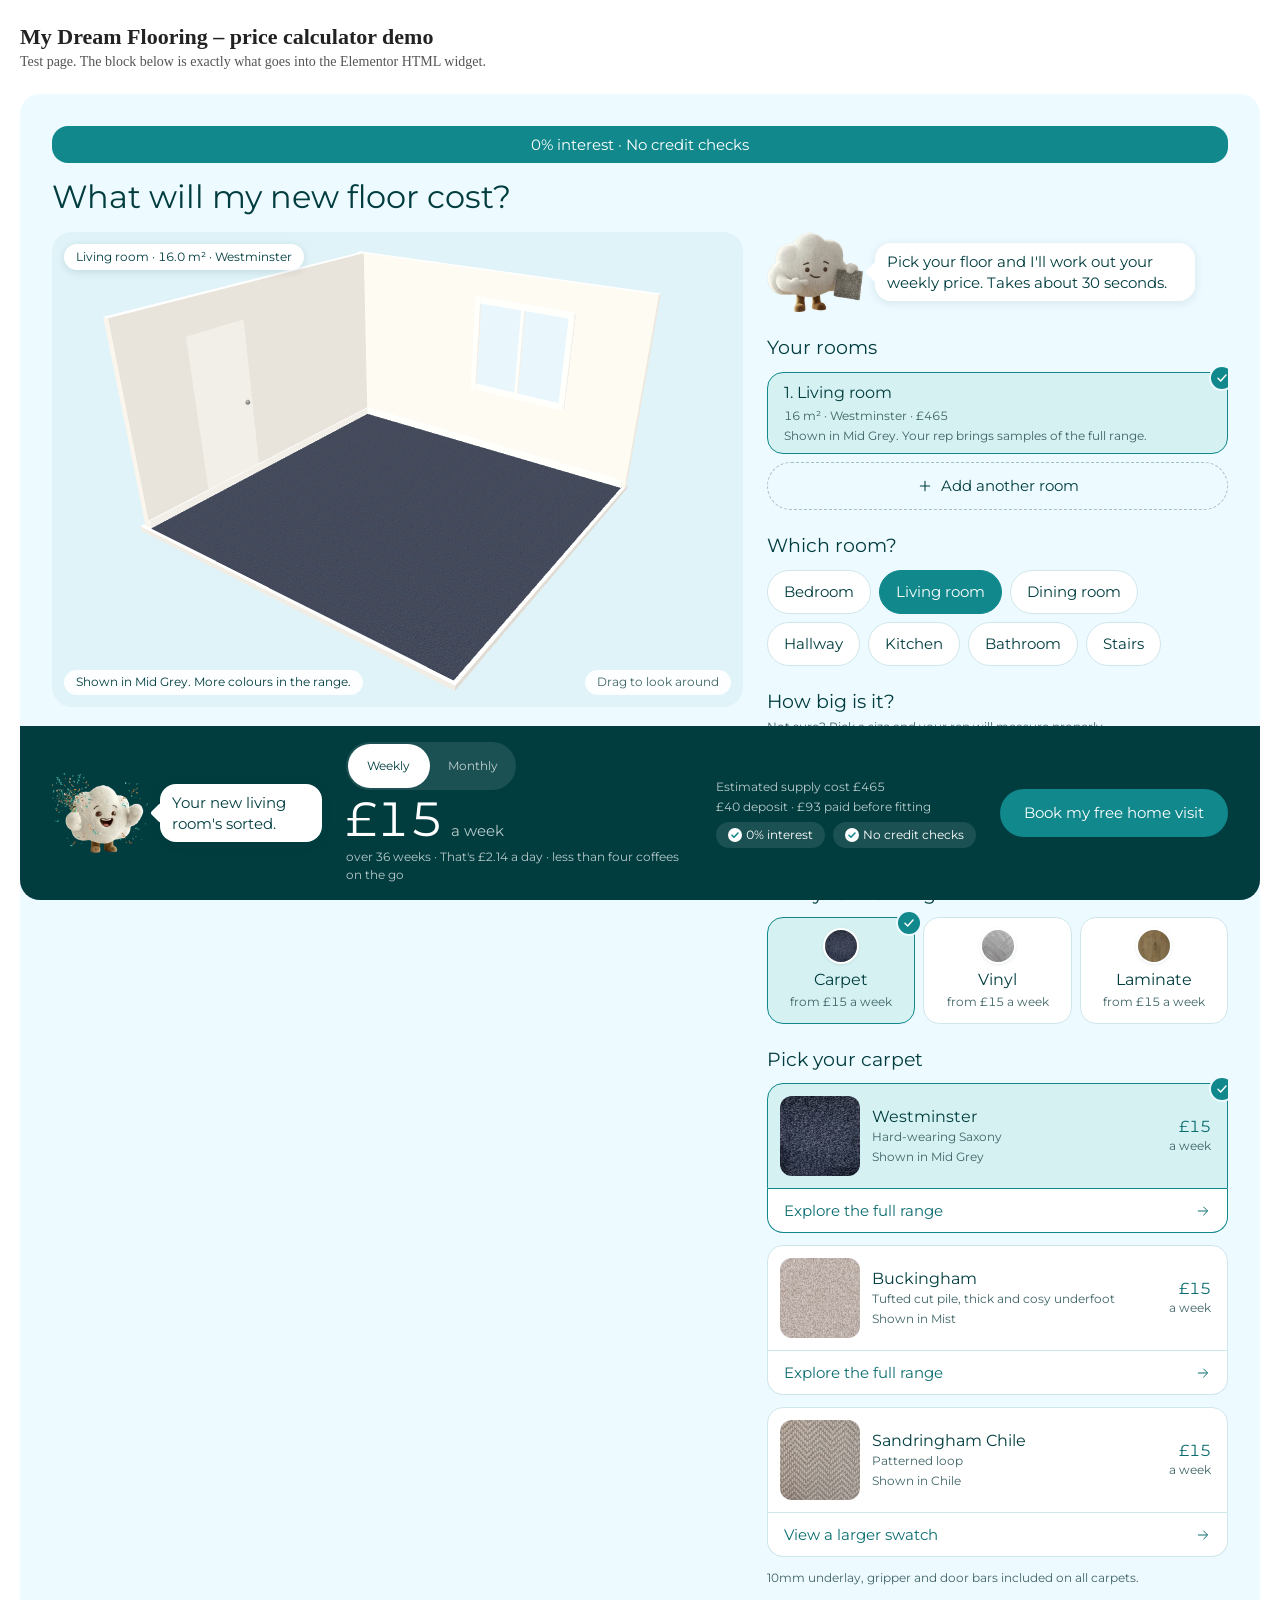
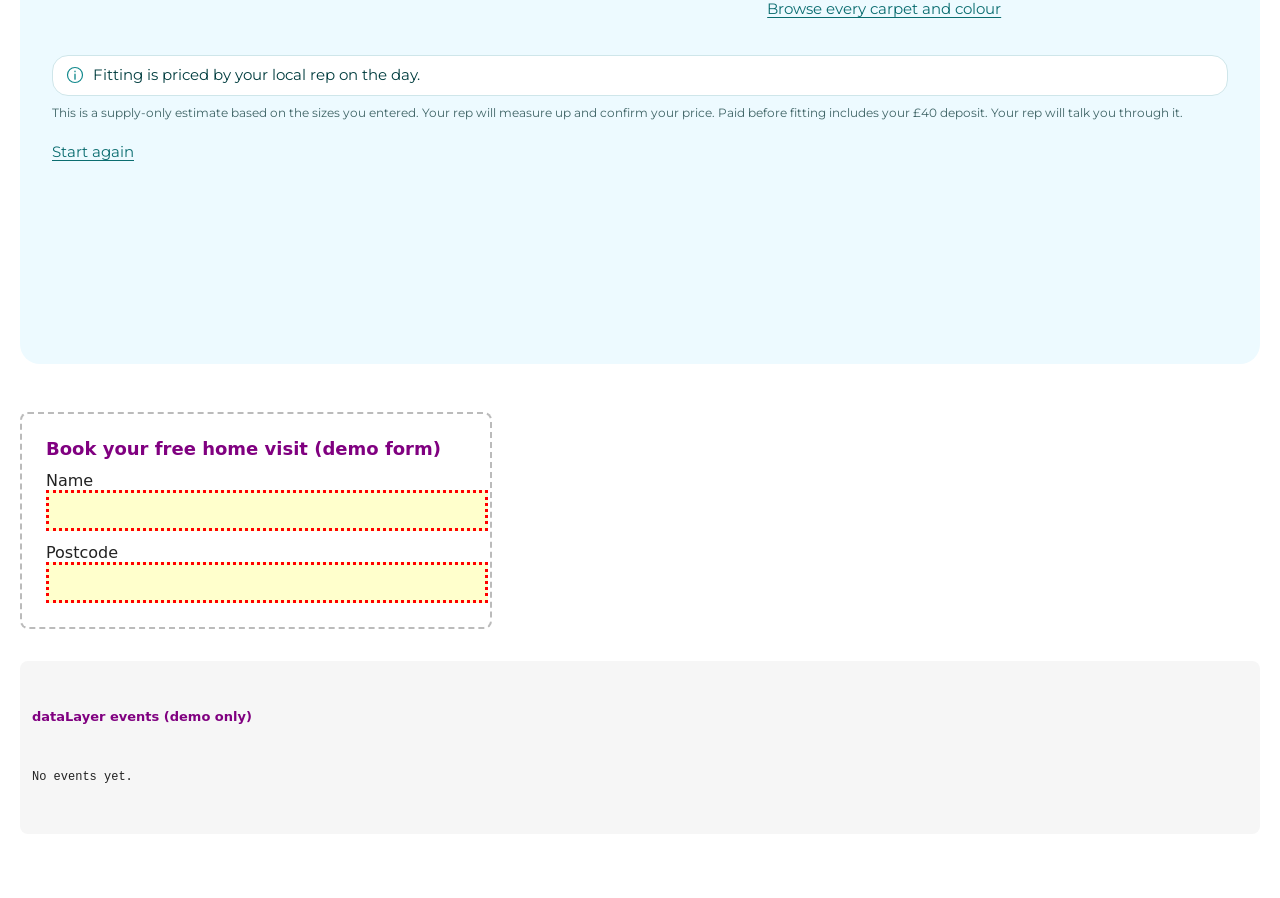
==== commit e22b9079: "Book button scrolls to the inline booking form (#mdfc-booking) Smooth scroll (instant with reduced m" ====
--- a/index.html
+++ b/index.html
@@ -12,6 +12,9 @@
     .demo-head h1 { font-size: 22px; margin: 0 0 4px; }
     .demo-head p { margin: 0 0 24px; color: #555; font-size: 14px; }
     .demo-log { margin-top: 32px; font: 12px/1.5 ui-monospace, Menlo, Consolas, monospace; background: #f6f6f6; border-radius: 8px; padding: 12px; max-height: 260px; overflow: auto; white-space: pre-wrap; word-break: break-word; }
+    .demo-booking { margin-top: 48px; padding: 24px; border: 2px dashed #bbb; border-radius: 8px; font-family: system-ui, sans-serif; display: grid; gap: 12px; max-width: 420px; }
+    .demo-booking h2 { margin: 0; font-size: 18px; }
+    .demo-booking input { display: block; width: 100%; padding: 8px; font: inherit; }
     .demo-log h2 { font: 600 13px system-ui, sans-serif; margin: 0 0 8px; }
 
     /* Deliberately aggressive "theme" rules, like a WordPress theme or Elementor
@@ -37,6 +40,13 @@
     <script src="price-calculator.js" defer></script>
     <!-- ===== Elementor HTML widget contents end ===== -->
 
+    <!-- Demo only: stands in for the inline booking form on the live page (CSS ID mdfc-booking) -->
+    <section id="mdfc-booking" class="demo-booking" aria-label="Book a free home visit (demo form)">
+      <h2>Book your free home visit (demo form)</h2>
+      <label>Name <input type="text" name="name" autocomplete="name"></label>
+      <label>Postcode <input type="text" name="postcode" autocomplete="postal-code"></label>
+    </section>
+
     <section class="demo-log" aria-label="Tracking log">
       <h2>dataLayer events (demo only)</h2>
       <div id="demo-log-body">No events yet.</div>
--- a/price-calculator.css
+++ b/price-calculator.css
@@ -1,6 +1,11 @@
 /* My Dream Flooring – Price Calculator (3D room preview)
  * Everything is scoped under #mdf-price-calculator so theme / Elementor
  * styles can't leak in and these styles can't leak out.
+ *
+ * Design tokens (use these, not one-off values):
+ *   spacing   4 8 12 16 24 32           --mdfc-s1 … --mdfc-s6
+ *   radius    cards 16, pills/buttons 999, 3D stage 20
+ *   type      title, question, card title, body, small, big figure
  */
 
 /* ---------- Tokens ---------- */
@@ -15,13 +20,34 @@
   --mdfc-line: #cfe6ea;
   --mdfc-stage: #dff3f8;
   --mdfc-bar: #013D3F;
-  --mdfc-bar-soft: #bfe8ea;
+  --mdfc-bar-soft: rgba(255, 255, 255, 0.72);
   --mdfc-focus: 0 0 0 2px #ffffff, 0 0 0 4px #10888c;
+
+  --mdfc-s1: 4px;
+  --mdfc-s2: 8px;
+  --mdfc-s3: 12px;
+  --mdfc-s4: 16px;
+  --mdfc-s5: 24px;
+  --mdfc-s6: 32px;
+
+  --mdfc-r-card: 16px;
+  --mdfc-r-pill: 999px;
+  --mdfc-r-stage: 20px;
+
+  --mdfc-fs-title: 26px;
+  --mdfc-fs-q: 19px;
+  --mdfc-fs-card: 16px;
+  --mdfc-fs-body: 15px;
+  --mdfc-fs-small: 12px;
+  --mdfc-fs-figure: 40px;
+
+  --mdfc-nimbus: 72px;
+  --mdfc-ease: cubic-bezier(0.2, 0.7, 0.3, 1);
 
   display: block;
   width: 100%;
   font-family: "Montserrat", "Helvetica Neue", Arial, sans-serif;
-  font-size: 16px;
+  font-size: var(--mdfc-fs-body);
   font-weight: 400;
   line-height: 1.5;
   color: var(--mdfc-ink);
@@ -73,6 +99,7 @@
   min-width: 0;
   max-width: none;
   vertical-align: middle;
+  -webkit-tap-highlight-color: transparent;
 }
 #mdf-price-calculator [hidden] { display: none !important; }
 #mdf-price-calculator h1,
@@ -90,36 +117,43 @@
 #mdf-price-calculator .mdfc-app {
   position: relative;
   background: var(--mdfc-bg);
-  border-radius: 24px;
-  padding: 16px 16px 0;
+  border-radius: var(--mdfc-r-stage);
+  padding: var(--mdfc-s4) var(--mdfc-s4) 0;
+}
+#mdf-price-calculator .mdfc-app.is-wide {
+  --mdfc-fs-title: 32px;
+  --mdfc-fs-figure: 48px;
+  --mdfc-nimbus: 96px;
+  padding: var(--mdfc-s6) var(--mdfc-s6) 0;
 }
 #mdf-price-calculator .mdfc-finance-slim {
-  margin: 0 0 14px;
-  padding: 10px 14px;
+  margin: 0 0 var(--mdfc-s4);
+  padding: var(--mdfc-s2) var(--mdfc-s4);
   background: var(--mdfc-teal);
   color: #ffffff;
-  border-radius: 12px;
-  font-size: 17px;
-  line-height: 1.35;
+  border-radius: var(--mdfc-r-card);
+  font-size: var(--mdfc-fs-body);
+  line-height: 1.4;
   text-align: center;
 }
 #mdf-price-calculator .mdfc-title {
-  font-size: 24px;
-  line-height: 1.2;
-  letter-spacing: -0.01em;
-  margin: 4px 0 16px;
-}
-#mdf-price-calculator .mdfc-main { display: grid; grid-template-columns: minmax(0, 1fr); gap: 20px; align-items: start; }
-#mdf-price-calculator .mdfc-app.is-wide { padding: 28px 28px 0; }
-#mdf-price-calculator .mdfc-app.is-wide .mdfc-title { font-size: 32px; margin-bottom: 20px; }
-#mdf-price-calculator .mdfc-app.is-wide .mdfc-main { grid-template-columns: minmax(0, 1.5fr) minmax(0, 1fr); gap: 24px; }
-#mdf-price-calculator .mdfc-app.is-wide .mdfc-stage-col { position: sticky; top: 16px; }
+  font-family: var(--mdfc-display, "Montserrat", sans-serif);
+  font-size: var(--mdfc-fs-title);
+  line-height: 1.15;
+  margin: 0 0 var(--mdfc-s4);
+}
+#mdf-price-calculator .mdfc-main {
+  display: grid; grid-template-columns: minmax(0, 1fr); gap: var(--mdfc-s5); align-items: start;
+  overflow-x: clip; /* keeps the slide-in from causing sideways scroll */
+}
+#mdf-price-calculator .mdfc-app.is-wide .mdfc-main { grid-template-columns: minmax(0, 1.5fr) minmax(0, 1fr); }
+#mdf-price-calculator .mdfc-app.is-wide .mdfc-stage-col { position: sticky; top: var(--mdfc-s4); }
 
 /* ---------- 3D stage ---------- */
 #mdf-price-calculator .mdfc-stage {
   position: relative;
   background: var(--mdfc-stage);
-  border-radius: 20px;
+  border-radius: var(--mdfc-r-stage);
   overflow: hidden;
   aspect-ratio: 16 / 11;
   touch-action: pan-y;
@@ -127,254 +161,395 @@
   -webkit-user-select: none;
   user-select: none;
 }
+#mdf-price-calculator .mdfc-app:not(.is-wide) .mdfc-stage { aspect-ratio: 4 / 3; }
 #mdf-price-calculator .mdfc-stage:active { cursor: grabbing; }
 #mdf-price-calculator .mdfc-stage.is-fallback { cursor: default; }
 #mdf-price-calculator .mdfc-canvas { display: block; width: 100%; height: 100%; }
-#mdf-price-calculator .mdfc-app:not(.is-wide) .mdfc-stage { aspect-ratio: 4 / 3; }
 #mdf-price-calculator .mdfc-stage-label {
-  position: absolute; left: 12px; top: 12px; right: 12px; width: max-content; max-width: calc(100% - 24px);
-  background: var(--mdfc-surface); color: var(--mdfc-ink);
-  padding: 7px 12px; border-radius: 999px; font-size: 13px; line-height: 1.35;
-  font-variant-numeric: tabular-nums; box-shadow: 0 2px 10px rgba(1, 61, 63, 0.12);
+  position: absolute; left: var(--mdfc-s3); top: var(--mdfc-s3); width: max-content; max-width: calc(100% - var(--mdfc-s5));
+  padding: var(--mdfc-s1) var(--mdfc-s3); border-radius: var(--mdfc-r-pill);
+  background: var(--mdfc-surface); color: var(--mdfc-ink); font-size: var(--mdfc-fs-small); line-height: 1.5;
+  font-variant-numeric: tabular-nums; box-shadow: 0 2px 8px rgba(1, 61, 63, 0.12);
+}
+#mdf-price-calculator .mdfc-stage-foot {
+  position: absolute; left: var(--mdfc-s3); right: var(--mdfc-s3); bottom: var(--mdfc-s3);
+  display: flex; align-items: flex-end; justify-content: space-between; gap: var(--mdfc-s2); pointer-events: none;
 }
 #mdf-price-calculator .mdfc-stage-hint,
 #mdf-price-calculator .mdfc-stage-note {
-  position: absolute; bottom: 12px; font-size: 12px; color: var(--mdfc-ink-soft);
-  background: rgba(255, 255, 255, 0.85); padding: 5px 10px; border-radius: 999px;
-}
-#mdf-price-calculator .mdfc-stage-hint { right: 12px; }
-#mdf-price-calculator .mdfc-stage-note { left: 12px; }
+  padding: var(--mdfc-s1) var(--mdfc-s3); font-size: var(--mdfc-fs-small); line-height: 1.4;
+  background: rgba(255, 255, 255, 0.9);
+}
+#mdf-price-calculator .mdfc-stage-note { min-width: 0; color: var(--mdfc-ink); border-radius: var(--mdfc-r-card); }
+#mdf-price-calculator .mdfc-stage-hint {
+  flex: none; margin-left: auto; white-space: nowrap; color: var(--mdfc-ink-soft); border-radius: var(--mdfc-r-pill);
+}
+#mdf-price-calculator .mdfc-app:not(.is-wide) .mdfc-stage.has-note .mdfc-stage-hint { display: none; }
+#mdf-price-calculator .mdfc-stage-loading {
+  position: absolute; inset: 0; display: grid; place-items: center; padding: var(--mdfc-s4);
+  background: var(--mdfc-stage); z-index: 2;
+}
 #mdf-price-calculator .mdfc-stage-fallback {
-  position: absolute; inset: 0; display: grid; place-items: center; align-content: center; gap: 14px;
-  padding: 56px 24px 24px; text-align: center; color: var(--mdfc-ink-soft); font-size: 14px;
-}
-#mdf-price-calculator .mdfc-stage-fallback[hidden] { display: none; }
+  position: absolute; inset: 0; display: grid; place-items: center; align-content: center; gap: var(--mdfc-s3);
+  padding: var(--mdfc-s6) var(--mdfc-s5) var(--mdfc-s5); text-align: center; color: var(--mdfc-ink-soft); font-size: var(--mdfc-fs-body);
+}
 #mdf-price-calculator .mdfc-stage-swatch {
-  width: 112px; height: 112px; border-radius: 16px; background-size: cover; background-position: center;
+  width: 112px; height: 112px; border-radius: var(--mdfc-r-card); background-size: cover; background-position: center;
   box-shadow: 0 2px 12px rgba(1, 61, 63, 0.15);
 }
 
+/* ---------- Nimbus guide + speech bubble ---------- */
+#mdf-price-calculator .mdfc-guide { display: flex; align-items: center; gap: var(--mdfc-s3); }
+#mdf-price-calculator .mdfc-guide-img { flex: none; width: var(--mdfc-nimbus); height: auto; }
+#mdf-price-calculator .mdfc-bubble {
+  position: relative; min-width: 0; max-width: 320px;
+  padding: var(--mdfc-s2) var(--mdfc-s3); border-radius: var(--mdfc-r-card);
+  background: var(--mdfc-surface); color: var(--mdfc-ink); font-size: var(--mdfc-fs-body); line-height: 1.4;
+  box-shadow: 0 2px 10px rgba(1, 61, 63, 0.1);
+}
+#mdf-price-calculator .mdfc-bubble::before {
+  content: ""; position: absolute; left: -7px; top: 50%; width: 14px; height: 14px; margin-top: -7px;
+  background: var(--mdfc-surface); transform: rotate(45deg); border-radius: 2px;
+}
+#mdf-price-calculator .mdfc-guide.no-img .mdfc-bubble::before { display: none; }
+#mdf-price-calculator .mdfc-guide.is-new .mdfc-guide-img { animation: mdfc-bob 300ms var(--mdfc-ease) both; }
+#mdf-price-calculator .mdfc-guide.is-new .mdfc-bubble { animation: mdfc-fade 300ms ease-out 80ms both; }
+@keyframes mdfc-bob { from { opacity: 0; transform: scale(0.7) translateY(6px); } to { opacity: 1; transform: none; } }
+@keyframes mdfc-fade { from { opacity: 0; transform: translateX(-6px); } to { opacity: 1; transform: none; } }
+#mdf-price-calculator .mdfc-celebrate { margin-bottom: var(--mdfc-s2); }
+
 /* ---------- Panel ---------- */
-#mdf-price-calculator .mdfc-panel { display: grid; gap: 24px; min-width: 0; }
+#mdf-price-calculator .mdfc-panel { display: grid; gap: var(--mdfc-s5); min-width: 0; }
+#mdf-price-calculator .mdfc-panel.mdfc-slide-r { animation: mdfc-in-r 250ms ease-out; }
+#mdf-price-calculator .mdfc-panel.mdfc-slide-l { animation: mdfc-in-l 250ms ease-out; }
+@keyframes mdfc-in-r { from { opacity: 0; transform: translateX(32px); } to { opacity: 1; transform: none; } }
+@keyframes mdfc-in-l { from { opacity: 0; transform: translateX(-32px); } to { opacity: 1; transform: none; } }
+
+/* Step questions */
 #mdf-price-calculator .mdfc-h {
-  font-size: 12.5px; letter-spacing: 0.12em; text-transform: uppercase; color: var(--mdfc-ink-soft); margin: 0 0 10px;
-}
-#mdf-price-calculator .mdfc-h--gap { margin-top: 20px; }
-#mdf-price-calculator .mdfc-help { font-size: 14px; color: var(--mdfc-ink-soft); margin: -4px 0 10px; }
+  font-family: var(--mdfc-display, "Montserrat", sans-serif);
+  font-size: var(--mdfc-fs-q); line-height: 1.25; color: var(--mdfc-ink); margin: 0 0 var(--mdfc-s3);
+}
+#mdf-price-calculator .mdfc-h--gap { margin-top: var(--mdfc-s5); }
+#mdf-price-calculator .mdfc-help { font-size: var(--mdfc-fs-small); color: var(--mdfc-ink-soft); margin: calc(-1 * var(--mdfc-s2)) 0 var(--mdfc-s3); }
+
+/* Shared card / button feel: press, hover lift, selected tick */
+#mdf-price-calculator .mdfc-roomtab-btn,
+#mdf-price-calculator .mdfc-sizebtn,
+#mdf-price-calculator .mdfc-product,
+#mdf-price-calculator .mdfc-range,
+#mdf-price-calculator .mdfc-pill,
+#mdf-price-calculator .mdfc-btn,
+#mdf-price-calculator .mdfc-addroom,
+#mdf-price-calculator .mdfc-roomtab-x,
+#mdf-price-calculator .mdfc-cta,
+#mdf-price-calculator .mdfc-bar-toggle {
+  position: relative;
+  transition: transform 150ms var(--mdfc-ease), box-shadow 150ms var(--mdfc-ease), border-color 150ms, background-color 150ms;
+}
+#mdf-price-calculator .mdfc-roomtab-btn:active,
+#mdf-price-calculator .mdfc-sizebtn:active,
+#mdf-price-calculator .mdfc-product:active,
+#mdf-price-calculator .mdfc-range:active,
+#mdf-price-calculator .mdfc-pill:active,
+#mdf-price-calculator .mdfc-btn:active,
+#mdf-price-calculator .mdfc-addroom:active,
+#mdf-price-calculator .mdfc-roomtab-x:active,
+#mdf-price-calculator .mdfc-cta:active,
+#mdf-price-calculator .mdfc-bar-toggle:active { transform: scale(0.98); }
+@media (hover: hover) and (pointer: fine) {
+  #mdf-price-calculator .mdfc-roomtab-btn:hover,
+  #mdf-price-calculator .mdfc-sizebtn:hover,
+  #mdf-price-calculator .mdfc-product:hover,
+  #mdf-price-calculator .mdfc-range:hover,
+  #mdf-price-calculator .mdfc-pill:hover,
+  #mdf-price-calculator .mdfc-btn:hover,
+  #mdf-price-calculator .mdfc-addroom:hover,
+  #mdf-price-calculator .mdfc-cta:hover {
+    transform: translateY(-2px); box-shadow: 0 6px 16px rgba(1, 61, 63, 0.12);
+  }
+  #mdf-price-calculator .mdfc-roomtab-btn:active,
+  #mdf-price-calculator .mdfc-sizebtn:active,
+  #mdf-price-calculator .mdfc-product:active,
+  #mdf-price-calculator .mdfc-range:active,
+  #mdf-price-calculator .mdfc-pill:active,
+  #mdf-price-calculator .mdfc-btn:active,
+  #mdf-price-calculator .mdfc-addroom:active,
+  #mdf-price-calculator .mdfc-cta:active { transform: scale(0.98); box-shadow: none; }
+}
+#mdf-price-calculator .mdfc-roomtab.is-on .mdfc-roomtab-btn::after,
+#mdf-price-calculator .mdfc-sizebtn[aria-pressed="true"]::after,
+#mdf-price-calculator .mdfc-product[aria-pressed="true"]::after,
+#mdf-price-calculator .mdfc-range[aria-pressed="true"]::after {
+  content: ""; position: absolute; top: -6px; right: -6px; width: 22px; height: 22px; border-radius: 50%;
+  background: #10888c url("data:image/svg+xml,%3Csvg xmlns='http://www.w3.org/2000/svg' viewBox='0 0 24 24'%3E%3Cpath d='M6 12.5l4 4 8-9' fill='none' stroke='%23fff' stroke-width='2.2' stroke-linecap='round' stroke-linejoin='round'/%3E%3C/svg%3E") center / 16px no-repeat;
+  box-shadow: 0 0 0 2px var(--mdfc-bg);
+}
 
 /* Rooms list */
-#mdf-price-calculator .mdfc-roomtabs { display: grid; gap: 8px; }
-#mdf-price-calculator .mdfc-roomtab { display: flex; align-items: stretch; gap: 6px; }
+#mdf-price-calculator .mdfc-roomtabs { display: grid; gap: var(--mdfc-s2); }
+#mdf-price-calculator .mdfc-roomtab { display: flex; align-items: stretch; gap: var(--mdfc-s2); }
 #mdf-price-calculator .mdfc-roomtab-btn {
-  flex: 1; display: grid; gap: 2px; text-align: left; min-height: 56px; padding: 9px 14px;
-  background: var(--mdfc-surface); border: 1.5px solid var(--mdfc-line); border-radius: 14px; color: var(--mdfc-ink);
+  flex: 1; display: grid; gap: 2px; text-align: left; min-height: 56px; padding: var(--mdfc-s2) var(--mdfc-s4);
+  background: var(--mdfc-surface); border: 1.5px solid var(--mdfc-line); border-radius: var(--mdfc-r-card); color: var(--mdfc-ink);
 }
 #mdf-price-calculator .mdfc-roomtab-btn:hover { border-color: var(--mdfc-teal); }
 #mdf-price-calculator .mdfc-roomtab.is-on .mdfc-roomtab-btn { border-color: var(--mdfc-teal); background: var(--mdfc-teal-soft); }
-#mdf-price-calculator .mdfc-roomtab-name { font-size: 15px; }
-#mdf-price-calculator .mdfc-roomtab-meta { font-size: 13px; color: var(--mdfc-ink-soft); font-variant-numeric: tabular-nums; }
+#mdf-price-calculator .mdfc-roomtab-name { font-size: var(--mdfc-fs-card); }
+#mdf-price-calculator .mdfc-roomtab-meta,
+#mdf-price-calculator .mdfc-roomtab-shown { font-size: var(--mdfc-fs-small); color: var(--mdfc-ink-soft); font-variant-numeric: tabular-nums; }
 #mdf-price-calculator .mdfc-roomtab-x {
-  flex: none; display: flex; align-items: center; justify-content: center; width: 44px; min-height: 44px;
-  border-radius: 14px; color: var(--mdfc-ink-soft); background: var(--mdfc-surface); border: 1.5px solid var(--mdfc-line);
+  flex: none; display: flex; align-items: center; justify-content: center; align-self: center; width: 44px; height: 44px;
+  border-radius: var(--mdfc-r-pill); color: var(--mdfc-ink-soft); background: var(--mdfc-surface); border: 1.5px solid var(--mdfc-line);
 }
 #mdf-price-calculator .mdfc-roomtab-x:hover { color: var(--mdfc-ink); border-color: var(--mdfc-teal); }
-#mdf-price-calculator .mdfc-roomtab-x svg { width: 18px; height: 18px; }
+#mdf-price-calculator .mdfc-roomtab-x svg { width: 16px; height: 16px; }
 #mdf-price-calculator .mdfc-addroom {
-  display: flex; align-items: center; justify-content: center; gap: 8px; width: 100%; min-height: 48px; margin-top: 8px;
-  border: 1.5px dashed rgba(1, 61, 63, 0.3); border-radius: 14px; color: var(--mdfc-ink); font-size: 15px;
+  display: flex; align-items: center; justify-content: center; gap: var(--mdfc-s2); width: 100%; min-height: 48px; margin-top: var(--mdfc-s2);
+  border: 1.5px dashed rgba(1, 61, 63, 0.3); border-radius: var(--mdfc-r-pill); color: var(--mdfc-ink); font-size: var(--mdfc-fs-body);
 }
 #mdf-price-calculator .mdfc-addroom:hover { border-color: var(--mdfc-teal); background: rgba(255, 255, 255, 0.6); }
 #mdf-price-calculator .mdfc-addroom svg,
-#mdf-price-calculator .mdfc-btn svg { width: 18px; height: 18px; flex: none; }
+#mdf-price-calculator .mdfc-btn svg { width: 16px; height: 16px; flex: none; }
 #mdf-price-calculator .mdfc-minorder {
-  margin-top: 10px; padding: 12px 14px; border-radius: 14px; background: #fff5e6; color: #6b3d00; display: grid; gap: 10px;
-}
-#mdf-price-calculator .mdfc-minorder p { display: flex; gap: 8px; font-size: 14px; }
-#mdf-price-calculator .mdfc-minorder p svg { flex: none; width: 18px; height: 18px; margin-top: 2px; }
+  display: grid; gap: var(--mdfc-s3); margin-top: var(--mdfc-s3); padding: var(--mdfc-s3) var(--mdfc-s4);
+  border-radius: var(--mdfc-r-card); background: #fff5e6;
+}
+#mdf-price-calculator .mdfc-minorder-note { font-size: var(--mdfc-fs-small); color: #6b3d00; }
 #mdf-price-calculator .mdfc-btn {
-  display: flex; align-items: center; justify-content: center; gap: 8px; width: 100%; min-height: 46px; padding: 10px 18px;
-  border-radius: 999px; font-size: 15px; border: 1.5px solid transparent;
+  display: flex; align-items: center; justify-content: center; gap: var(--mdfc-s2); width: 100%; min-height: 48px;
+  padding: var(--mdfc-s2) var(--mdfc-s4); border-radius: var(--mdfc-r-pill); font-size: var(--mdfc-fs-body); border: 1.5px solid transparent;
 }
 #mdf-price-calculator .mdfc-btn--outline { background: var(--mdfc-surface); border-color: var(--mdfc-teal); color: var(--mdfc-ink); }
 #mdf-price-calculator .mdfc-btn--outline:hover { background: var(--mdfc-teal-soft); }
 
-/* Pills and size buttons */
-#mdf-price-calculator .mdfc-pills { display: flex; flex-wrap: wrap; gap: 8px; }
+/* Room type pills */
+#mdf-price-calculator .mdfc-pills { display: flex; flex-wrap: wrap; gap: var(--mdfc-s2); }
 #mdf-price-calculator .mdfc-pill {
-  font-size: 15px; color: var(--mdfc-ink); background: var(--mdfc-surface); border: 1.5px solid var(--mdfc-line);
-  border-radius: 999px; padding: 9px 16px; min-height: 44px;
+  min-height: 44px; padding: var(--mdfc-s2) var(--mdfc-s4); font-size: var(--mdfc-fs-body); color: var(--mdfc-ink);
+  background: var(--mdfc-surface); border: 1.5px solid var(--mdfc-line); border-radius: var(--mdfc-r-pill);
 }
 #mdf-price-calculator .mdfc-pill:hover { border-color: var(--mdfc-teal); }
 #mdf-price-calculator .mdfc-pill[aria-pressed="true"] { background: var(--mdfc-teal); border-color: var(--mdfc-teal); color: #ffffff; }
-#mdf-price-calculator .mdfc-sizes { display: grid; grid-template-columns: repeat(3, minmax(0, 1fr)); gap: 8px; }
+
+/* Size cards */
+#mdf-price-calculator .mdfc-sizes { display: grid; grid-template-columns: repeat(3, minmax(0, 1fr)); gap: var(--mdfc-s2); }
 #mdf-price-calculator .mdfc-sizebtn {
-  display: grid; gap: 2px; align-content: center; text-align: center; min-height: 64px; padding: 10px 6px;
-  color: var(--mdfc-ink); background: var(--mdfc-surface); border: 1.5px solid var(--mdfc-line); border-radius: 14px;
+  display: grid; gap: 2px; align-content: center; text-align: center; min-height: 64px; padding: var(--mdfc-s3) var(--mdfc-s2);
+  color: var(--mdfc-ink); background: var(--mdfc-surface); border: 1.5px solid var(--mdfc-line); border-radius: var(--mdfc-r-card);
 }
 #mdf-price-calculator .mdfc-sizebtn:hover { border-color: var(--mdfc-teal); }
 #mdf-price-calculator .mdfc-sizebtn[aria-pressed="true"] { border-color: var(--mdfc-teal); background: var(--mdfc-teal-soft); }
-#mdf-price-calculator .mdfc-s1 { font-size: 15px; line-height: 1.25; }
-#mdf-price-calculator .mdfc-s2 { font-size: 12.5px; color: var(--mdfc-ink-soft); font-variant-numeric: tabular-nums; }
+#mdf-price-calculator .mdfc-s1 { font-size: var(--mdfc-fs-card); line-height: 1.25; }
+#mdf-price-calculator .mdfc-s2 { font-size: var(--mdfc-fs-small); color: var(--mdfc-ink-soft); font-variant-numeric: tabular-nums; }
 #mdf-price-calculator .mdfc-linkbtn {
-  display: inline-flex; align-items: center; min-height: 44px; padding: 4px 0; font-size: 14.5px; color: var(--mdfc-teal-dark);
-  text-decoration: underline; text-underline-offset: 3px; border-radius: 4px;
-}
-#mdf-price-calculator .mdfc-measure { display: grid; gap: 10px; margin-top: 4px; }
-#mdf-price-calculator .mdfc-slider { display: grid; gap: 4px; }
-#mdf-price-calculator .mdfc-slider-head { display: flex; justify-content: space-between; font-size: 15px; }
+  display: inline-flex; align-items: center; min-height: 44px; padding: var(--mdfc-s1) 0; font-size: var(--mdfc-fs-body);
+  color: var(--mdfc-teal-dark); text-decoration: underline; text-underline-offset: 3px; border-radius: 4px;
+}
+#mdf-price-calculator .mdfc-measure { display: grid; gap: var(--mdfc-s3); margin-top: var(--mdfc-s1); }
+#mdf-price-calculator .mdfc-slider { display: grid; gap: var(--mdfc-s1); }
+#mdf-price-calculator .mdfc-slider-head { display: flex; justify-content: space-between; font-size: var(--mdfc-fs-body); }
 #mdf-price-calculator .mdfc-slider-head output { font-variant-numeric: tabular-nums; color: var(--mdfc-teal-dark); }
 #mdf-price-calculator input[type="range"] {
   -webkit-appearance: none; appearance: none; width: 100%; height: 44px; background: transparent; cursor: pointer;
 }
-#mdf-price-calculator input[type="range"]::-webkit-slider-runnable-track { height: 6px; border-radius: 6px; background: var(--mdfc-line); }
-#mdf-price-calculator input[type="range"]::-moz-range-track { height: 6px; border-radius: 6px; background: var(--mdfc-line); }
+#mdf-price-calculator input[type="range"]::-webkit-slider-runnable-track { height: 6px; border-radius: var(--mdfc-r-pill); background: var(--mdfc-line); }
+#mdf-price-calculator input[type="range"]::-moz-range-track { height: 6px; border-radius: var(--mdfc-r-pill); background: var(--mdfc-line); }
 #mdf-price-calculator input[type="range"]::-webkit-slider-thumb {
-  -webkit-appearance: none; appearance: none; width: 26px; height: 26px; margin-top: -10px; border-radius: 50%;
+  -webkit-appearance: none; appearance: none; width: 24px; height: 24px; margin-top: -9px; border-radius: 50%;
   background: var(--mdfc-teal); border: 3px solid #ffffff; box-shadow: 0 1px 4px rgba(1, 61, 63, 0.3);
 }
 #mdf-price-calculator input[type="range"]::-moz-range-thumb {
-  width: 22px; height: 22px; border-radius: 50%; background: var(--mdfc-teal); border: 3px solid #ffffff; box-shadow: 0 1px 4px rgba(1, 61, 63, 0.3);
+  width: 20px; height: 20px; border-radius: 50%; background: var(--mdfc-teal); border: 3px solid #ffffff; box-shadow: 0 1px 4px rgba(1, 61, 63, 0.3);
 }
 #mdf-price-calculator input[type="range"]:focus-visible { box-shadow: none; }
 #mdf-price-calculator input[type="range"]:focus-visible::-webkit-slider-thumb { box-shadow: var(--mdfc-focus); }
 #mdf-price-calculator input[type="range"]:focus-visible::-moz-range-thumb { box-shadow: var(--mdfc-focus); }
 
-/* Products */
-#mdf-price-calculator .mdfc-products { display: grid; grid-template-columns: repeat(3, minmax(0, 1fr)); gap: 8px; }
+/* Product cards (compact, with a round swatch) */
+#mdf-price-calculator .mdfc-products { display: grid; grid-template-columns: repeat(3, minmax(0, 1fr)); gap: var(--mdfc-s2); }
 #mdf-price-calculator .mdfc-product {
-  display: grid; gap: 2px; align-content: center; text-align: center; min-height: 64px; padding: 10px 6px;
-  color: var(--mdfc-ink); background: var(--mdfc-surface); border: 1.5px solid var(--mdfc-line); border-radius: 14px;
+  display: grid; justify-items: center; align-content: center; gap: var(--mdfc-s1); text-align: center; min-height: 64px;
+  padding: var(--mdfc-s3) var(--mdfc-s2); color: var(--mdfc-ink); background: var(--mdfc-surface);
+  border: 1.5px solid var(--mdfc-line); border-radius: var(--mdfc-r-card);
 }
 #mdf-price-calculator .mdfc-product:hover { border-color: var(--mdfc-teal); }
-#mdf-price-calculator .mdfc-product[aria-pressed="true"] { background: var(--mdfc-teal); border-color: var(--mdfc-teal); color: #ffffff; }
-#mdf-price-calculator .mdfc-product-name { font-size: 16px; }
-#mdf-price-calculator .mdfc-product-from { font-size: 12.5px; opacity: 0.85; font-variant-numeric: tabular-nums; }
-
-/* Range cards */
-#mdf-price-calculator .mdfc-ranges { display: grid; gap: 10px; }
+#mdf-price-calculator .mdfc-product[aria-pressed="true"] { border-color: var(--mdfc-teal); background: var(--mdfc-teal-soft); }
+#mdf-price-calculator .mdfc-product-swatch {
+  display: block; width: 32px; height: 32px; border-radius: 50%; overflow: hidden; background: var(--mdfc-line);
+  box-shadow: 0 0 0 2px #ffffff, 0 1px 4px rgba(1, 61, 63, 0.25); margin-bottom: var(--mdfc-s1);
+}
+#mdf-price-calculator .mdfc-product-swatch img { width: 32px; height: 32px; object-fit: cover; }
+#mdf-price-calculator .mdfc-product-name { font-size: var(--mdfc-fs-card); line-height: 1.25; }
+#mdf-price-calculator .mdfc-product-from { font-size: var(--mdfc-fs-small); color: var(--mdfc-ink-soft); line-height: 1.35; font-variant-numeric: tabular-nums; }
+
+/* Range cards (compact, thumbnail on the left) */
+#mdf-price-calculator .mdfc-ranges { display: grid; gap: var(--mdfc-s3); }
 #mdf-price-calculator .mdfc-card { display: grid; }
 #mdf-price-calculator .mdfc-range {
-  display: grid; grid-template-columns: 64px minmax(0, 1fr) auto; gap: 14px; align-items: center; width: 100%;
-  min-height: 84px; padding: 10px 14px 10px 10px; text-align: left; color: var(--mdfc-ink);
-  background: var(--mdfc-surface); border: 1.5px solid var(--mdfc-line); border-radius: 16px 16px 0 0;
-}
-#mdf-price-calculator .mdfc-card.is-solo .mdfc-range { border-radius: 16px; }
+  display: grid; grid-template-columns: 80px minmax(0, 1fr) auto; gap: var(--mdfc-s3); align-items: center; width: 100%;
+  padding: var(--mdfc-s3) var(--mdfc-s4) var(--mdfc-s3) var(--mdfc-s3); text-align: left; color: var(--mdfc-ink);
+  background: var(--mdfc-surface); border: 1.5px solid var(--mdfc-line); border-radius: var(--mdfc-r-card) var(--mdfc-r-card) 0 0;
+}
+#mdf-price-calculator .mdfc-card.is-solo .mdfc-range { border-radius: var(--mdfc-r-card); }
 #mdf-price-calculator .mdfc-range:hover { border-color: var(--mdfc-teal); }
 #mdf-price-calculator .mdfc-range[aria-pressed="true"] { border-color: var(--mdfc-teal); background: var(--mdfc-teal-soft); }
-#mdf-price-calculator .mdfc-thumb {
-  display: block; width: 64px; height: 64px; border-radius: 12px; overflow: hidden; background: var(--mdfc-bg);
-}
-#mdf-price-calculator .mdfc-thumb img { width: 64px; height: 64px; object-fit: cover; }
+#mdf-price-calculator .mdfc-thumb { display: block; width: 80px; height: 80px; border-radius: var(--mdfc-s3); overflow: hidden; background: var(--mdfc-bg); }
+#mdf-price-calculator .mdfc-thumb img { width: 80px; height: 80px; object-fit: cover; }
 #mdf-price-calculator .mdfc-thumb-empty {
   display: flex; align-items: center; justify-content: center; width: 100%; height: 100%; color: rgba(1, 61, 63, 0.35);
   background: repeating-linear-gradient(45deg, rgba(16, 136, 140, 0.07) 0 6px, transparent 6px 12px), var(--mdfc-bg);
 }
-#mdf-price-calculator .mdfc-thumb-empty svg { width: 30px; height: 30px; }
+#mdf-price-calculator .mdfc-thumb-empty svg { width: 32px; height: 32px; }
+#mdf-price-calculator .mdfc-shown {
+  font-size: var(--mdfc-fs-small); line-height: 1.4; color: var(--mdfc-ink-soft); margin-top: 2px;
+}
 #mdf-price-calculator .mdfc-range-text { display: grid; gap: 2px; min-width: 0; }
-#mdf-price-calculator .mdfc-range-name { font-size: 16px; }
-#mdf-price-calculator .mdfc-range-sub { font-size: 13px; color: var(--mdfc-ink-soft); }
-#mdf-price-calculator .mdfc-range-ppm { font-size: 14px; color: var(--mdfc-teal-dark); font-variant-numeric: tabular-nums; white-space: nowrap; }
+#mdf-price-calculator .mdfc-range-name {
+  font-family: var(--mdfc-display, "Montserrat", sans-serif); font-size: var(--mdfc-fs-card); line-height: 1.25;
+}
+#mdf-price-calculator .mdfc-range-sub {
+  font-size: var(--mdfc-fs-small); color: var(--mdfc-ink-soft); line-height: 1.4;
+  white-space: nowrap; overflow: hidden; text-overflow: ellipsis;
+}
+#mdf-price-calculator .mdfc-range-ppm { display: grid; justify-items: end; text-align: right; color: var(--mdfc-teal-dark); white-space: nowrap; }
+#mdf-price-calculator .mdfc-ppm-amt { font-size: var(--mdfc-fs-card); line-height: 1.25; font-variant-numeric: tabular-nums; }
+#mdf-price-calculator .mdfc-ppm-per { font-size: var(--mdfc-fs-small); color: var(--mdfc-ink-soft); }
 #mdf-price-calculator .mdfc-colours {
-  display: flex; justify-content: space-between; align-items: center; width: 100%; min-height: 44px; padding: 8px 14px;
-  font-size: 14px; color: var(--mdfc-teal-dark); text-align: left; background: var(--mdfc-surface);
-  border: 1.5px solid var(--mdfc-line); border-top: 0; border-radius: 0 0 16px 16px;
+  display: flex; justify-content: space-between; align-items: center; width: 100%; min-height: 44px; padding: var(--mdfc-s2) var(--mdfc-s4);
+  font-size: var(--mdfc-fs-body); color: var(--mdfc-teal-dark); text-align: left; background: var(--mdfc-surface);
+  border: 1.5px solid var(--mdfc-line); border-top: 0; border-radius: 0 0 var(--mdfc-r-card) var(--mdfc-r-card);
 }
 #mdf-price-calculator .mdfc-colours:hover { background: var(--mdfc-teal-soft); }
-#mdf-price-calculator .mdfc-colours svg { width: 18px; height: 18px; flex: none; }
+#mdf-price-calculator .mdfc-colours svg { width: 16px; height: 16px; flex: none; }
 #mdf-price-calculator .mdfc-card.is-on .mdfc-colours { border-color: var(--mdfc-teal); }
-#mdf-price-calculator .mdfc-included { font-size: 13.5px; color: var(--mdfc-ink-soft); margin-top: 10px; }
+#mdf-price-calculator .mdfc-included { font-size: var(--mdfc-fs-small); color: var(--mdfc-ink-soft); margin-top: var(--mdfc-s3); }
 #mdf-price-calculator .mdfc-browse {
-  display: inline-flex; align-items: center; min-height: 44px; font-size: 14.5px; color: var(--mdfc-teal-dark);
+  display: inline-flex; align-items: center; min-height: 44px; font-size: var(--mdfc-fs-body); color: var(--mdfc-teal-dark);
   text-decoration: underline; text-underline-offset: 3px;
 }
 
 /* ---------- Notes ---------- */
-#mdf-price-calculator .mdfc-notes { display: grid; gap: 8px; padding: 22px 0 18px; }
+#mdf-price-calculator .mdfc-notes { display: grid; gap: var(--mdfc-s2); padding: var(--mdfc-s5) 0 var(--mdfc-s4); }
 #mdf-price-calculator .mdfc-fitting {
-  display: flex; align-items: flex-start; gap: 8px; padding: 10px 12px; font-size: 15px;
-  background: var(--mdfc-surface); border: 1px solid var(--mdfc-line); border-radius: 12px;
+  display: flex; align-items: flex-start; gap: var(--mdfc-s2); padding: var(--mdfc-s2) var(--mdfc-s3); font-size: var(--mdfc-fs-body);
+  background: var(--mdfc-surface); border: 1px solid var(--mdfc-line); border-radius: var(--mdfc-r-card);
 }
 #mdf-price-calculator .mdfc-fitting svg { flex: none; width: 20px; height: 20px; margin-top: 1px; color: var(--mdfc-teal); }
-#mdf-price-calculator .mdfc-smallprint { font-size: 12.5px; color: var(--mdfc-ink-soft); }
-#mdf-price-calculator .mdfc-restart { justify-self: start; font-size: 14px; }
-
-/* ---------- Live price bar (sticks to the bottom of the screen while the calculator is in view) ---------- */
+#mdf-price-calculator .mdfc-smallprint { font-size: var(--mdfc-fs-small); color: var(--mdfc-ink-soft); }
+#mdf-price-calculator .mdfc-restart { justify-self: start; }
+
+/* ---------- Live price bar (pinned to the bottom of the screen while the calculator is in view) ---------- */
 #mdf-price-calculator .mdfc-bar {
   position: -webkit-sticky; position: sticky; bottom: 0; z-index: 5;
-  margin: 0 -16px; padding: 14px 16px calc(14px + env(safe-area-inset-bottom, 0px));
-  background: var(--mdfc-bar); color: #ffffff; border-radius: 0 0 24px 24px;
-}
-#mdf-price-calculator .mdfc-app.is-wide .mdfc-bar { margin: 0 -28px; padding-left: 28px; padding-right: 28px; }
-#mdf-price-calculator .mdfc-bar-in { display: flex; flex-wrap: wrap; align-items: center; justify-content: space-between; gap: 12px 24px; }
-#mdf-price-calculator .mdfc-pay { display: grid; gap: 2px; min-width: 0; }
+  margin: 0 calc(-1 * var(--mdfc-s4)); padding: var(--mdfc-s3) var(--mdfc-s4) calc(var(--mdfc-s3) + env(safe-area-inset-bottom, 0px));
+  background: var(--mdfc-bar); color: #ffffff; border-radius: 0 0 var(--mdfc-r-stage) var(--mdfc-r-stage);
+}
+#mdf-price-calculator .mdfc-app.is-wide .mdfc-bar {
+  margin: 0 calc(-1 * var(--mdfc-s6)); padding: var(--mdfc-s4) var(--mdfc-s6);
+}
+#mdf-price-calculator .mdfc-bar-in { display: flex; flex-wrap: wrap; align-items: center; justify-content: space-between; gap: var(--mdfc-s3) var(--mdfc-s5); }
+#mdf-price-calculator .mdfc-pay { display: grid; gap: var(--mdfc-s1); min-width: 0; }
 #mdf-price-calculator .mdfc-paytoggle {
-  display: inline-grid; grid-template-columns: 1fr 1fr; justify-self: start; gap: 2px; padding: 2px; margin-bottom: 4px;
-  background: rgba(255, 255, 255, 0.1); border-radius: 999px;
+  display: inline-grid; grid-template-columns: 1fr 1fr; justify-self: start; gap: 2px; padding: 2px;
+  background: rgba(255, 255, 255, 0.1); border-radius: var(--mdfc-r-pill);
 }
 #mdf-price-calculator .mdfc-payopt {
-  display: flex; align-items: center; justify-content: center; min-height: 44px; padding: 4px 14px;
-  font-size: 13px; color: var(--mdfc-bar-soft); border-radius: 999px; cursor: pointer;
+  display: flex; align-items: center; justify-content: center; min-height: 44px; padding: var(--mdfc-s1) var(--mdfc-s4);
+  font-size: var(--mdfc-fs-small); color: var(--mdfc-bar-soft); border-radius: var(--mdfc-r-pill); cursor: pointer;
 }
 #mdf-price-calculator .mdfc-payopt.is-on { background: #ffffff; color: var(--mdfc-ink); }
 #mdf-price-calculator .mdfc-payopt:has(input:focus-visible) { box-shadow: 0 0 0 2px var(--mdfc-bar), 0 0 0 4px #ffffff; }
-#mdf-price-calculator .mdfc-weekly { display: flex; align-items: baseline; gap: 8px; }
-#mdf-price-calculator .mdfc-big { font-size: 38px; line-height: 1.1; letter-spacing: -0.02em; font-variant-numeric: tabular-nums; }
-#mdf-price-calculator .mdfc-per { font-size: 16px; color: var(--mdfc-bar-soft); }
-#mdf-price-calculator .mdfc-daily { font-size: 13.5px; color: var(--mdfc-bar-soft); }
-#mdf-price-calculator .mdfc-facts { display: grid; gap: 3px; font-size: 13.5px; color: var(--mdfc-bar-soft); font-variant-numeric: tabular-nums; }
-#mdf-price-calculator .mdfc-chips { display: flex; flex-wrap: wrap; gap: 8px; }
+#mdf-price-calculator .mdfc-weekly { display: flex; align-items: baseline; gap: var(--mdfc-s2); }
+#mdf-price-calculator .mdfc-big {
+  font-family: var(--mdfc-display, "Montserrat", sans-serif); font-size: var(--mdfc-fs-figure); line-height: 1.05;
+  letter-spacing: -0.01em; font-variant-numeric: tabular-nums; font-feature-settings: "tnum" 1;
+}
+#mdf-price-calculator .mdfc-per { font-size: var(--mdfc-fs-body); color: var(--mdfc-bar-soft); }
+#mdf-price-calculator .mdfc-daily,
+#mdf-price-calculator .mdfc-compact-sub { font-size: var(--mdfc-fs-small); color: var(--mdfc-bar-soft); }
+#mdf-price-calculator .mdfc-compact-sub { display: none; }
+#mdf-price-calculator .mdfc-facts { display: grid; gap: 2px; font-size: var(--mdfc-fs-small); color: var(--mdfc-bar-soft); font-variant-numeric: tabular-nums; }
+#mdf-price-calculator .mdfc-chips { display: flex; flex-wrap: wrap; gap: var(--mdfc-s2); margin-top: var(--mdfc-s1); }
 #mdf-price-calculator .mdfc-chip {
-  display: inline-flex; align-items: center; gap: 6px; padding: 6px 12px; font-size: 13.5px;
-  background: rgba(255, 255, 255, 0.1); border-radius: 999px;
+  display: inline-flex; align-items: center; gap: var(--mdfc-s1); padding: var(--mdfc-s1) var(--mdfc-s3);
+  font-size: var(--mdfc-fs-small); color: #ffffff; background: rgba(255, 255, 255, 0.1); border-radius: var(--mdfc-r-pill);
 }
 #mdf-price-calculator .mdfc-chip svg { flex: none; width: 14px; height: 14px; }
 #mdf-price-calculator .mdfc-cta {
-  display: inline-flex; align-items: center; justify-content: center; min-height: 48px; padding: 12px 22px;
-  background: var(--mdfc-teal); color: #ffffff; border-radius: 999px; font-size: 16px; text-align: center;
+  display: inline-flex; align-items: center; justify-content: center; min-height: 48px; padding: var(--mdfc-s3) var(--mdfc-s5);
+  background: var(--mdfc-teal); color: #ffffff; border-radius: var(--mdfc-r-pill); font-size: var(--mdfc-fs-body); text-align: center;
 }
 #mdf-price-calculator .mdfc-cta:hover { background: #13999e; color: #ffffff; }
 #mdf-price-calculator .mdfc-cta:focus-visible { box-shadow: 0 0 0 2px var(--mdfc-bar), 0 0 0 4px #ffffff; }
-
-#mdf-price-calculator .mdfc-compact-sub { display: none; font-size: 13px; color: var(--mdfc-bar-soft); }
 #mdf-price-calculator .mdfc-bar-toggle {
-  display: none; align-items: center; gap: 6px; min-height: 44px; padding: 6px 14px; font-size: 14px; color: #ffffff;
-  border: 1.5px solid rgba(255, 255, 255, 0.35); border-radius: 999px;
-}
-#mdf-price-calculator .mdfc-bar-toggle svg { width: 16px; height: 16px; transform: rotate(0deg); }
+  display: none; align-items: center; gap: var(--mdfc-s1); min-height: 44px; padding: var(--mdfc-s1) var(--mdfc-s4);
+  font-size: var(--mdfc-fs-small); color: #ffffff; border: 1.5px solid rgba(255, 255, 255, 0.35); border-radius: var(--mdfc-r-pill);
+}
+#mdf-price-calculator .mdfc-bar-toggle svg { width: 16px; height: 16px; }
 #mdf-price-calculator .mdfc-bar.is-open .mdfc-bar-toggle svg { transform: rotate(180deg); }
 #mdf-price-calculator .mdfc-bar-toggle:focus-visible { box-shadow: 0 0 0 2px var(--mdfc-bar), 0 0 0 4px #ffffff; }
 
-/* Wide: one row, chips under the facts */
+/* Wide: one row; celebrate sits beside the figure */
 #mdf-price-calculator .mdfc-app.is-wide .mdfc-bar-in { flex-wrap: nowrap; }
-#mdf-price-calculator .mdfc-app.is-wide .mdfc-facts .mdfc-chips { margin-top: 6px; }
 #mdf-price-calculator .mdfc-app.is-wide .mdfc-cta { flex: none; }
-
-/* Narrow: compact bar (price, total, Details, Book). Details expands the rest. */
+#mdf-price-calculator .mdfc-app.is-wide .mdfc-pay { grid-template-columns: auto auto; column-gap: var(--mdfc-s5); align-items: center; }
+#mdf-price-calculator .mdfc-app.is-wide .mdfc-celebrate { grid-row: 1 / span 3; margin: 0; }
+#mdf-price-calculator .mdfc-app.is-wide .mdfc-bar .mdfc-bubble { max-width: 200px; }
+#mdf-price-calculator .mdfc-app.is-wide .mdfc-chips { flex-wrap: nowrap; }
+#mdf-price-calculator .mdfc-app.is-wide .mdfc-chip { white-space: nowrap; }
+#mdf-price-calculator .mdfc-app.is-wide .mdfc-facts { flex: none; }
+#mdf-price-calculator .mdfc-app.is-wide .mdfc-pay > :not(.mdfc-celebrate) { grid-column: 2; }
+
+/* Narrow: compact bar (figure, total, Details, Book). Details opens the rest. */
 #mdf-price-calculator .mdfc-app:not(.is-wide) .mdfc-bar-in {
-  display: grid; grid-template-columns: minmax(0, 1fr) auto; align-items: center; gap: 10px 12px;
+  display: grid; grid-template-columns: minmax(0, 1fr) auto; align-items: center; gap: var(--mdfc-s2) var(--mdfc-s3);
 }
 #mdf-price-calculator .mdfc-app:not(.is-wide) .mdfc-bar-toggle { display: inline-flex; }
 #mdf-price-calculator .mdfc-app:not(.is-wide) .mdfc-cta { grid-column: 1 / -1; width: 100%; }
 #mdf-price-calculator .mdfc-app:not(.is-wide) .mdfc-facts { grid-column: 1 / -1; grid-row: 2; }
-#mdf-price-calculator .mdfc-app:not(.is-wide) .mdfc-big { font-size: 30px; }
 #mdf-price-calculator .mdfc-app:not(.is-wide) .mdfc-bar:not(.is-open) .mdfc-more { display: none; }
+#mdf-price-calculator .mdfc-app:not(.is-wide) .mdfc-bar.is-open .mdfc-bar-in { grid-template-columns: minmax(0, 1fr); }
+#mdf-price-calculator .mdfc-app:not(.is-wide) .mdfc-bar.is-open .mdfc-pay { grid-column: 1 / -1; grid-row: 1; }
+#mdf-price-calculator .mdfc-app:not(.is-wide) .mdfc-bar.is-open .mdfc-facts { grid-column: 1 / -1; grid-row: 2; }
+#mdf-price-calculator .mdfc-app:not(.is-wide) .mdfc-bar.is-open .mdfc-bar-toggle { grid-column: 1; grid-row: 3; justify-self: start; }
+#mdf-price-calculator .mdfc-app:not(.is-wide) .mdfc-bar.is-open .mdfc-cta { grid-column: 1; grid-row: 4; }
 #mdf-price-calculator .mdfc-app:not(.is-wide) .mdfc-bar:not(.is-open) .mdfc-compact-sub { display: block; }
-#mdf-price-calculator .mdfc-app:not(.is-wide) .mdfc-bar { padding-top: 12px; padding-bottom: calc(12px + env(safe-area-inset-bottom, 0px)); }
-#mdf-price-calculator .mdfc-app:not(.is-wide) .mdfc-chips { margin-top: 4px; }
 
 /* ---------- Lightbox (inside the container) ---------- */
 #mdf-price-calculator .mdfc-lightbox {
   position: fixed; inset: 0; z-index: 2147483000; display: flex; align-items: center; justify-content: center;
-  padding: 24px 16px; background: rgba(1, 61, 63, 0.82);
+  padding: var(--mdfc-s5) var(--mdfc-s4); background: rgba(1, 61, 63, 0.82);
 }
 #mdf-price-calculator .mdfc-lightbox-inner { position: relative; width: 100%; max-width: 560px; }
-#mdf-price-calculator .mdfc-lightbox-inner img { width: 100%; max-height: 80vh; object-fit: contain; border-radius: 16px; background: #ffffff; }
+#mdf-price-calculator .mdfc-lightbox-inner img { width: 100%; max-height: 80vh; object-fit: contain; border-radius: var(--mdfc-r-card); background: #ffffff; }
 #mdf-price-calculator .mdfc-lightbox-close {
-  position: absolute; top: -8px; right: -4px; transform: translateY(-100%); display: flex; align-items: center; justify-content: center;
-  width: 48px; height: 48px; border-radius: 50%; background: #ffffff; color: var(--mdfc-ink);
+  position: absolute; top: calc(-1 * var(--mdfc-s2)); right: calc(-1 * var(--mdfc-s1)); transform: translateY(-100%);
+  display: flex; align-items: center; justify-content: center; width: 48px; height: 48px; border-radius: 50%; background: #ffffff; color: var(--mdfc-ink);
 }
 #mdf-price-calculator .mdfc-lightbox-close svg { width: 22px; height: 22px; }
 
+/* ---------- No motion for people who ask for less ---------- */
 @media (prefers-reduced-motion: reduce) {
-  #mdf-price-calculator * { transition: none; scroll-behavior: auto; }
-}
+  #mdf-price-calculator *,
+  #mdf-price-calculator *::before,
+  #mdf-price-calculator *::after { animation: none !important; transition: none !important; scroll-behavior: auto !important; }
+  #mdf-price-calculator .mdfc-roomtab-btn:hover,
+  #mdf-price-calculator .mdfc-sizebtn:hover,
+  #mdf-price-calculator .mdfc-product:hover,
+  #mdf-price-calculator .mdfc-range:hover,
+  #mdf-price-calculator .mdfc-pill:hover,
+  #mdf-price-calculator .mdfc-btn:hover,
+  #mdf-price-calculator .mdfc-addroom:hover,
+  #mdf-price-calculator .mdfc-cta:hover,
+  #mdf-price-calculator .mdfc-roomtab-btn:active,
+  #mdf-price-calculator .mdfc-sizebtn:active,
+  #mdf-price-calculator .mdfc-product:active,
+  #mdf-price-calculator .mdfc-range:active,
+  #mdf-price-calculator .mdfc-pill:active,
+  #mdf-price-calculator .mdfc-btn:active,
+  #mdf-price-calculator .mdfc-addroom:active,
+  #mdf-price-calculator .mdfc-roomtab-x:active,
+  #mdf-price-calculator .mdfc-cta:active,
+  #mdf-price-calculator .mdfc-bar-toggle:active { transform: none; }
+}
